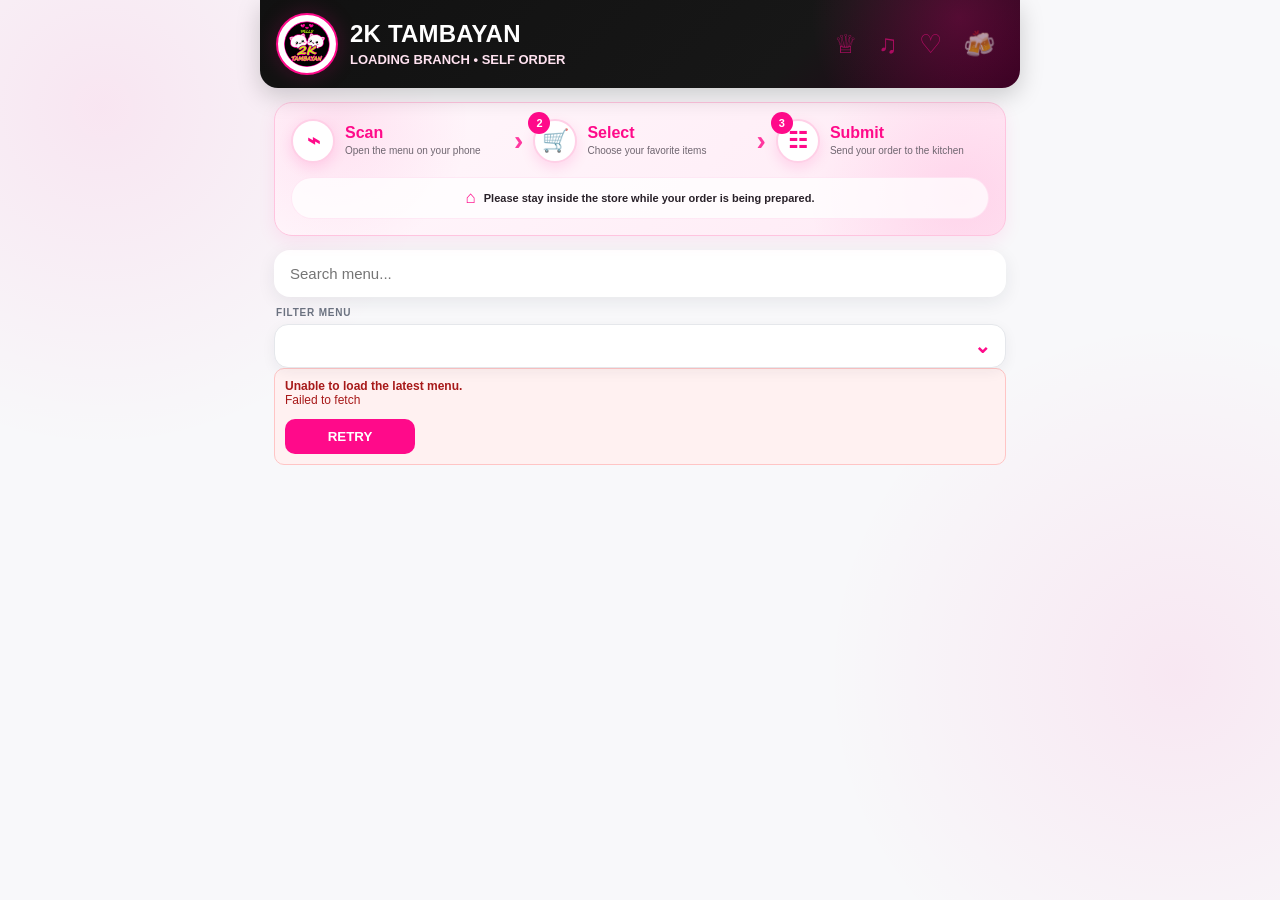
==== index.html @ c431e9db "Update index.html" ====
<!DOCTYPE html>
<html lang="en">
<head>
  <meta charset="UTF-8">
  <meta name="viewport" content="width=device-width, initial-scale=1, viewport-fit=cover">
  <meta name="theme-color" content="#111111">
  <title>2K Tambayan Online Order</title>

  <!-- FAST MENU LOAD: warm up the two external hosts used by the app. -->
  <link rel="preconnect" href="https://script.google.com">
  <link rel="preconnect" href="https://script.googleusercontent.com">
  <link rel="preconnect" href="https://drive.google.com">

  <style>
    :root{
      --pink:#ff0a8a;
      --pink-soft:#fff0f7;
      --dark:#151515;
      --muted:#6b7280;
      --line:#e5e7eb;
      --bg:#f5f6f8;
      --ok:#16823b;
      --warn:#b45309;
      --danger:#c62828;
      --card:#ffffff;
    }

    *{box-sizing:border-box}
    html,body{margin:0;padding:0;background:var(--bg);color:var(--dark);font-family:Arial,sans-serif}
    body{min-height:100vh}

    .app{
      max-width:620px;
      margin:0 auto;
      min-height:100vh;
      background:var(--bg);
      padding-bottom:94px;
    }

    .topbar{
      position:sticky;
      top:0;
      z-index:20;
      background:#111;
      color:#fff;
      padding:14px 14px 12px;
      box-shadow:0 2px 10px rgba(0,0,0,.12);
    }

    .brand{
      font-size:20px;
      font-weight:900;
      letter-spacing:.4px;
    }

    .branch{
      margin-top:3px;
      color:#ffd4e9;
      font-size:12px;
      font-weight:700;
    }

    .section{
      padding:14px;
    }

    .notice{
      background:var(--pink-soft);
      border:1px solid #ffc1df;
      border-radius:12px;
      padding:11px;
      font-size:12px;
      line-height:1.45;
      margin-bottom:12px;
    }

    .search{
      width:100%;
      border:1px solid var(--line);
      background:#fff;
      border-radius:12px;
      padding:12px 13px;
      font-size:15px;
      outline:none;
    }

    .categories{
      display:flex;
      gap:8px;
      overflow:auto;
      padding:10px 0 2px;
      scrollbar-width:none;
    }

    .categories::-webkit-scrollbar{display:none}

    .chip{
      white-space:nowrap;
      border:1px solid var(--line);
      background:#fff;
      border-radius:999px;
      padding:8px 12px;
      font-size:12px;
      font-weight:800;
      cursor:pointer;
    }

    .chip.active{
      background:var(--pink);
      color:#fff;
      border-color:var(--pink);
    }

    /* =====================================================
       CATEGORY DROPDOWN FILTER
       ===================================================== */

    .category-filter{
      margin-top:10px;
    }

    .category-filter-label{
      display:block;
      margin:0 0 6px 2px;
      font-size:10px;
      font-weight:900;
      letter-spacing:.8px;
      color:var(--muted);
    }

    .category-select-wrap{
      position:relative;
      width:100%;
    }

    .category-select{
      width:100%;
      appearance:none;
      -webkit-appearance:none;
      border:1px solid var(--line);
      background:#fff;
      color:#222;
      border-radius:14px;
      padding:13px 44px 13px 14px;
      font-size:14px;
      font-weight:800;
      outline:none;
      box-shadow:0 4px 14px rgba(31,41,55,.06);
      cursor:pointer;
    }

    .category-select:focus{
      border-color:var(--pink);
      box-shadow:0 0 0 3px rgba(255,10,138,.10);
    }

    .category-select-icon{
      position:absolute;
      right:15px;
      top:50%;
      transform:translateY(-50%);
      pointer-events:none;
      color:var(--pink);
      font-size:20px;
      font-weight:900;
      line-height:1;
    }

    .product-list{
      display:grid;
      gap:10px;
      margin-top:12px;
    }

    .product{
      background:#fff;
      border-radius:14px;
      padding:13px;
      box-shadow:0 1px 6px rgba(0,0,0,.05);
      display:grid;
      grid-template-columns:1fr auto;
      gap:12px;
      align-items:center;
    }

    .product-name{
      font-size:15px;
      font-weight:900;
      line-height:1.3;
    }

    .product-cat{
      font-size:11px;
      color:var(--muted);
      margin-top:3px;
    }

    .product-price{
      color:var(--pink);
      font-size:15px;
      font-weight:900;
      margin-top:6px;
    }

    .stock{
      font-size:10px;
      color:var(--muted);
      margin-top:3px;
    }

    .add-btn{
      border:0;
      background:var(--pink);
      color:#fff;
      border-radius:10px;
      min-width:72px;
      padding:10px 12px;
      font-weight:900;
      cursor:pointer;
    }

    .bottom{
      position:fixed;
      left:50%;
      transform:translateX(-50%);
      bottom:0;
      z-index:30;
      width:min(620px,100%);
      padding:10px 12px calc(10px + env(safe-area-inset-bottom));
      background:rgba(255,255,255,.98);
      border-top:1px solid var(--line);
    }

    .cart-btn{
      width:100%;
      border:0;
      background:var(--pink);
      color:#fff;
      border-radius:12px;
      padding:14px;
      font-size:15px;
      font-weight:900;
      display:flex;
      justify-content:space-between;
      cursor:pointer;
    }

    .screen{display:none}
    .screen.active{display:block}

    .panel{
      background:#fff;
      border-radius:14px;
      padding:14px;
      margin-bottom:10px;
      box-shadow:0 1px 6px rgba(0,0,0,.05);
    }

    .title{
      font-size:20px;
      font-weight:900;
      margin:0 0 12px;
    }

    .cart-line{
      padding:11px 0;
      border-bottom:1px solid var(--line);
    }

    .cart-line:last-child{border-bottom:0}

    .cart-top{
      display:flex;
      justify-content:space-between;
      gap:10px;
      font-weight:800;
    }

    .qty-row{
      display:flex;
      justify-content:space-between;
      align-items:center;
      gap:10px;
      margin-top:9px;
    }

    .qty-controls{
      display:flex;
      align-items:center;
      gap:9px;
    }

    .qty-btn{
      width:34px;
      height:34px;
      border:1px solid var(--line);
      background:#fff;
      border-radius:9px;
      font-size:19px;
      font-weight:900;
      cursor:pointer;
    }

    .item-note{
      width:100%;
      margin-top:8px;
      border:1px solid var(--line);
      border-radius:9px;
      padding:9px;
      font-size:12px;
    }

    .summary-row{
      display:flex;
      justify-content:space-between;
      padding:5px 0;
      gap:10px;
    }

    .summary-row.total{
      margin-top:7px;
      padding-top:11px;
      border-top:2px solid var(--dark);
      font-size:18px;
      font-weight:900;
    }

    label{
      display:block;
      font-size:11px;
      font-weight:900;
      margin:10px 0 5px;
      color:#454545;
    }

    input,textarea,select{
      width:100%;
      border:1px solid var(--line);
      border-radius:10px;
      padding:11px;
      background:#fff;
      font-size:14px;
      outline:none;
    }

    textarea{resize:vertical;min-height:76px}

    .payment-grid{
      display:grid;
      grid-template-columns:1fr;
      gap:7px;
      margin-top:7px;
    }

    .payment-option{
      border:1px solid var(--line);
      border-radius:10px;
      padding:11px;
      background:#fff;
      font-weight:800;
      cursor:pointer;
    }

    .payment-option.selected{
      border:2px solid var(--pink);
      background:var(--pink-soft);
      color:#a80058;
    }

    .btn{
      width:100%;
      border:0;
      border-radius:11px;
      padding:13px;
      font-weight:900;
      font-size:14px;
      cursor:pointer;
    }

    .btn.primary{background:var(--pink);color:#fff}
    .btn.dark{background:#111;color:#fff}
    .btn.light{background:#fff;border:1px solid var(--line);color:#222}
    .btn:disabled{opacity:.55;cursor:not-allowed}

    .stack{display:grid;gap:8px}

    .status-card{
      background:#fff;
      border-radius:16px;
      padding:18px;
      text-align:center;
      box-shadow:0 1px 8px rgba(0,0,0,.06);
    }

    .order-no{
      font-size:24px;
      font-weight:900;
      color:var(--pink);
      margin:8px 0;
    }

    .status-pill{
      display:inline-block;
      padding:8px 12px;
      border-radius:999px;
      background:#111;
      color:#fff;
      font-weight:900;
      font-size:12px;
      margin:7px 0;
    }

    .steps{
      text-align:left;
      margin:16px 0 0;
    }

    .step{
      padding:10px 12px;
      border-left:4px solid #d1d5db;
      margin:3px 0;
      background:#fafafa;
      font-size:12px;
      font-weight:800;
    }

    .step.done{
      border-left-color:var(--ok);
      background:#eefaf2;
    }

    .error{
      background:#fff1f1;
      border:1px solid #ffc5c5;
      color:#a71919;
      padding:10px;
      border-radius:10px;
      font-size:12px;
      margin-bottom:10px;
    }

    .loading{
      text-align:center;
      padding:35px 12px;
      color:var(--muted);
      font-weight:800;
    }

    .empty{
      text-align:center;
      padding:28px 12px;
      color:var(--muted);
      background:#fff;
      border-radius:13px;
    }

    .small{font-size:11px;color:var(--muted);line-height:1.45}

    .branch-picker{
      display:grid;
      gap:10px;
      padding:20px 14px;
    }

    .branch-choice{
      background:#fff;
      border:1px solid var(--line);
      border-radius:14px;
      padding:16px;
      font-size:16px;
      font-weight:900;
      cursor:pointer;
    }


    .brand-wrap{
      display:flex;
      align-items:center;
      gap:10px;
    }

    .brand-logo{
      width:42px;
      height:42px;
      flex:0 0 42px;
      object-fit:contain;
      border-radius:50%;
      background:#fff;
      padding:3px;
    }

    .brand-copy{min-width:0}

    .product{
      grid-template-columns:82px 1fr auto;
    }

    .product-image{
      width:82px;
      height:82px;
      border-radius:12px;
      object-fit:cover;
      background:#f0f0f0;
    }

    .product-image-fallback{
      width:82px;
      height:82px;
      border-radius:12px;
      background:linear-gradient(135deg,#fff0f7,#f2f2f2);
      display:flex;
      align-items:center;
      justify-content:center;
      font-size:24px;
      font-weight:900;
      color:var(--pink);
    }

    .loading-overlay{
      position:fixed;
      inset:0;
      z-index:9999;
      background:rgba(0,0,0,.36);
      display:flex;
      align-items:center;
      justify-content:center;
      padding:20px;
    }

    .loading-overlay.hidden{display:none}

    .loading-box{
      min-width:190px;
      background:#fff;
      border-radius:16px;
      padding:22px;
      text-align:center;
      box-shadow:0 14px 42px rgba(0,0,0,.18);
    }

    .spinner{
      width:42px;
      height:42px;
      border:4px solid #eee;
      border-top-color:var(--pink);
      border-radius:50%;
      margin:0 auto 12px;
      animation:spin .85s linear infinite;
    }

    .mini-spinner{
      width:17px;
      height:17px;
      border:2px solid rgba(255,255,255,.45);
      border-top-color:#fff;
      border-radius:50%;
      display:inline-block;
      vertical-align:-3px;
      margin-right:6px;
      animation:spin .75s linear infinite;
    }

    @keyframes spin{
      to{transform:rotate(360deg)}
    }

    .status-message{
      margin:10px 0 5px;
      padding:11px 12px;
      border-radius:11px;
      background:var(--pink-soft);
      font-size:12px;
      font-weight:800;
      line-height:1.45;
    }

    .step.active{
      border-left-color:var(--pink);
      background:var(--pink-soft);
      color:#a80058;
    }

    @media(max-width:390px){
      .product{
        grid-template-columns:70px 1fr auto;
        padding:10px;
      }

      .product-image,
      .product-image-fallback{
        width:70px;
        height:70px;
      }

      .add-btn{
        min-width:58px;
        padding:9px 10px;
        font-size:11px;
      }
    }

    /* =====================================================
       APPROVED PREMIUM ONLINE ORDER UI
       ===================================================== */

    body{
      background:
        radial-gradient(circle at 8% 12%, rgba(255,10,138,.08), transparent 24%),
        radial-gradient(circle at 92% 75%, rgba(255,10,138,.07), transparent 26%),
        #f8f8fa;
    }

    .app{
      max-width:760px;
      background:transparent;
    }

    .topbar{
      position:sticky;
      top:0;
      z-index:20;
      margin:0;
      padding:15px 18px;
      background:
        radial-gradient(circle at 92% 20%, rgba(255,10,138,.24), transparent 21%),
        linear-gradient(135deg,#111,#171717 70%,#280019);
      border-radius:0 0 18px 18px;
      box-shadow:0 8px 24px rgba(0,0,0,.18);
      overflow:hidden;
    }

    .topbar::after{
      content:"♕  ♫  ♡  🍻";
      position:absolute;
      right:18px;
      top:50%;
      transform:translateY(-50%);
      color:rgba(255,10,138,.58);
      font-size:26px;
      letter-spacing:7px;
      pointer-events:none;
    }

    .brand-wrap{
      position:relative;
      z-index:2;
      gap:14px;
      padding-right:150px;
    }

    .brand-logo{
      width:58px;
      height:58px;
      flex:0 0 58px;
      padding:3px;
      border:3px solid #fff;
      box-shadow:0 0 0 2px var(--pink),0 0 22px rgba(255,10,138,.25);
    }

    .brand{
      font-size:24px;
      letter-spacing:.2px;
      line-height:1.05;
    }

    .branch{
      margin-top:6px;
      font-size:13px;
      color:#ffe2f0;
    }

    .section{
      padding:14px 14px 20px;
    }

    .order-guide{
      position:relative;
      background:
        radial-gradient(circle at 8% 15%, rgba(255,10,138,.09), transparent 20%),
        radial-gradient(circle at 94% 70%, rgba(255,10,138,.10), transparent 22%),
        linear-gradient(135deg,#fff8fc,#ffeaf5);
      border:1px solid #ffc4df;
      border-radius:18px;
      padding:16px;
      margin-bottom:14px;
      box-shadow:0 6px 18px rgba(255,10,138,.08);
      overflow:hidden;
    }

    .guide-steps{
      display:grid;
      grid-template-columns:1fr auto 1fr auto 1fr;
      align-items:center;
      gap:10px;
    }

    .guide-step{
      display:grid;
      grid-template-columns:auto 1fr;
      gap:10px;
      align-items:center;
      min-width:0;
      position:relative;
    }

    .guide-icon{
      width:44px;
      height:44px;
      border-radius:50%;
      display:flex;
      align-items:center;
      justify-content:center;
      background:#fff;
      color:var(--pink);
      font-size:22px;
      font-weight:900;
      border:2px solid #ffd0e7;
      box-shadow:0 5px 14px rgba(255,10,138,.12);
    }

    .guide-number{
      position:absolute;
      left:-5px;
      top:-7px;
      width:22px;
      height:22px;
      border-radius:50%;
      background:var(--pink);
      color:#fff;
      display:flex;
      align-items:center;
      justify-content:center;
      font-size:11px;
      font-weight:900;
      z-index:2;
    }

    .guide-title{
      font-size:16px;
      font-weight:900;
      color:var(--pink);
      line-height:1.05;
    }

    .guide-sub{
      margin-top:3px;
      font-size:10px;
      line-height:1.25;
      color:#6f6670;
    }

    .guide-arrow{
      color:var(--pink);
      font-size:28px;
      font-weight:900;
      opacity:.8;
    }

    .stay-note{
      margin-top:14px;
      padding:10px 12px;
      border-radius:999px;
      background:rgba(255,255,255,.74);
      display:flex;
      align-items:center;
      justify-content:center;
      gap:8px;
      font-size:11px;
      font-weight:800;
      text-align:center;
      color:#292129;
      border:1px solid rgba(255,10,138,.08);
    }

    .stay-icon{
      color:var(--pink);
      font-size:17px;
    }

    .search{
      border:0;
      padding:15px 16px;
      border-radius:16px;
      box-shadow:0 5px 18px rgba(31,41,55,.08);
      background:#fff;
    }

    .categories{
      gap:9px;
      padding:13px 0 4px;
    }

    .chip{
      border:1px solid #ececf0;
      padding:9px 14px;
      background:rgba(255,255,255,.95);
      box-shadow:0 3px 10px rgba(31,41,55,.05);
      transition:.18s ease;
    }

    .chip:hover{
      transform:translateY(-1px);
    }

    .chip.active{
      box-shadow:0 8px 18px rgba(255,10,138,.22);
    }

    .product-list{
      gap:12px;
      margin-top:14px;
    }

    .product{
      border:1px solid #f0f0f3;
      border-radius:18px;
      padding:11px 12px;
      box-shadow:0 7px 20px rgba(31,41,55,.075);
      background:rgba(255,255,255,.97);
      transition:.18s ease;
    }

    .product:hover{
      transform:translateY(-1px);
      box-shadow:0 10px 24px rgba(31,41,55,.10);
    }

    .product-image,
    .product-image-fallback{
      border-radius:16px;
      background:#fff1f8;
    }

    .product-name{
      font-size:16px;
    }

    .product-cat{
      margin-top:4px;
    }

    .product-price{
      font-size:17px;
      margin-top:4px;
    }

    .stock{
      margin-top:4px;
    }

    .add-btn{
      min-width:78px;
      border-radius:12px;
      padding:11px 15px;
      box-shadow:0 6px 14px rgba(255,10,138,.22);
    }

    /* ==========================
       STATUS SCREEN
       ========================== */

    .status-card{
      position:relative;
      overflow:hidden;
      padding:20px 18px;
      border-radius:22px;
      box-shadow:0 12px 30px rgba(31,41,55,.10);
      border:1px solid #f2f2f4;
      background:
        radial-gradient(circle at 12% 16%, rgba(255,10,138,.06), transparent 20%),
        radial-gradient(circle at 88% 82%, rgba(255,10,138,.055), transparent 22%),
        #fff;
    }

    .submitted-badge{
      display:inline-flex;
      align-items:center;
      gap:7px;
      padding:7px 11px;
      border-radius:999px;
      background:#fff0f7;
      color:var(--pink);
      font-size:11px;
      font-weight:900;
      letter-spacing:.3px;
    }

    .order-no{
      font-size:30px;
      margin:10px 0 8px;
      letter-spacing:.5px;
    }

    .status-logo-motion{
      width:118px;
      height:104px;
      position:relative;
      margin:2px auto 2px;
      display:flex;
      align-items:center;
      justify-content:center;
    }

    .status-logo-img{
      width:68px;
      height:68px;
      border-radius:50%;
      object-fit:contain;
      z-index:3;
      background:#111;
      box-shadow:
        0 0 0 5px #fff,
        0 0 0 8px rgba(255,10,138,.26),
        0 0 28px rgba(255,10,138,.30);
      animation:logoFloat 2.4s ease-in-out infinite;
    }

    .orbit{
      position:absolute;
      left:50%;
      top:50%;
      border:3px solid transparent;
      border-top-color:var(--pink);
      border-right-color:rgba(255,10,138,.35);
      border-radius:50%;
      transform:translate(-50%,-50%);
      animation:orbitSpin 1.35s linear infinite;
    }

    .orbit-one{
      width:94px;
      height:94px;
    }

    .orbit-two{
      width:116px;
      height:58px;
      animation-duration:1.9s;
      animation-direction:reverse;
      border-top-color:rgba(255,10,138,.55);
      border-left-color:rgba(255,10,138,.18);
    }

    .spark{
      position:absolute;
      color:var(--pink);
      z-index:4;
      animation:sparkPulse 1.2s ease-in-out infinite alternate;
    }

    .spark-a{left:7px;top:29px}
    .spark-b{right:8px;top:22px;animation-delay:.25s}
    .spark-c{right:16px;bottom:17px;animation-delay:.5s}

    @keyframes orbitSpin{
      to{transform:translate(-50%,-50%) rotate(360deg)}
    }

    @keyframes logoFloat{
      0%,100%{transform:translateY(0) scale(1)}
      50%{transform:translateY(-4px) scale(1.03)}
    }

    @keyframes sparkPulse{
      from{opacity:.35;transform:scale(.8)}
      to{opacity:1;transform:scale(1.2)}
    }

    .status-pill{
      padding:8px 15px;
      box-shadow:0 5px 12px rgba(0,0,0,.12);
    }

    .status-payment{
      margin-top:2px;
      font-size:12px;
      font-weight:700;
    }

    .status-message{
      margin:14px 0 12px;
      padding:13px 14px;
      border-radius:14px;
      border-left:4px solid var(--pink);
      background:linear-gradient(90deg,#fff1f8,#ffeaf5);
      box-shadow:0 3px 12px rgba(255,10,138,.08);
    }

    .steps{
      position:relative;
      margin-top:12px;
    }

    .step{
      position:relative;
      margin:7px 0;
      padding:12px 12px 12px 44px;
      border-left:0;
      border:1px solid #ececf0;
      border-radius:13px;
      background:#fff;
      box-shadow:0 2px 8px rgba(31,41,55,.035);
      min-height:46px;
      display:flex;
      align-items:center;
    }

    .step::before{
      content:"○";
      position:absolute;
      left:13px;
      top:50%;
      transform:translateY(-50%);
      width:22px;
      height:22px;
      border-radius:50%;
      display:flex;
      align-items:center;
      justify-content:center;
      background:#f0f1f3;
      color:#8b9097;
      font-size:13px;
      font-weight:900;
    }

    .step.done{
      border-left:0;
      background:#eefaf2;
      border-color:#cfeeda;
      color:#1f6637;
    }

    .step.done::before{
      content:"✓";
      background:var(--ok);
      color:#fff;
    }

    .step.active{
      border-left:0;
      background:linear-gradient(90deg,#fff0f7,#fff8fb);
      border-color:#ffc8e1;
      color:#a80058;
      box-shadow:0 5px 15px rgba(255,10,138,.10);
    }

    .step.active::before{
      content:"●";
      background:var(--pink);
      color:#fff;
      box-shadow:0 0 0 5px rgba(255,10,138,.10);
    }

    .status-items-progress{
      display:grid;
      gap:8px;
      margin:12px 0 4px;
      text-align:left;
    }

    .status-item-progress{
      border:1px solid #ececf0;
      border-radius:13px;
      padding:10px 11px;
      background:#fff;
      box-shadow:0 2px 8px rgba(31,41,55,.035);
    }

    .status-item-progress.partial{
      background:#fff8ec;
      border-color:#f6d7a9;
    }

    .status-item-progress.served{
      background:#eefaf2;
      border-color:#cfeeda;
    }

    .status-item-head{
      display:flex;
      justify-content:space-between;
      align-items:flex-start;
      gap:10px;
    }

    .status-item-name{
      font-size:12px;
      font-weight:900;
      line-height:1.3;
      color:#222;
    }

    .status-item-count{
      white-space:nowrap;
      font-size:10px;
      font-weight:900;
      color:var(--muted);
    }

    .status-item-progress.partial .status-item-count{
      color:var(--warn);
    }

    .status-item-progress.served .status-item-count{
      color:var(--ok);
    }

    .status-item-follow{
      margin-top:5px;
      font-size:10px;
      font-weight:800;
      color:var(--warn);
    }

    .status-item-follow.served{
      color:var(--ok);
    }

    @media(max-width:560px){
      .topbar::after{display:none}

      .brand-wrap{
        padding-right:0;
      }

      .brand{
        font-size:18px;
      }

      .brand-logo{
        width:48px;
        height:48px;
        flex-basis:48px;
      }

      .guide-steps{
        grid-template-columns:1fr;
        gap:9px;
      }

      .guide-arrow{
        display:none;
      }

      .guide-step{
        grid-template-columns:44px 1fr;
      }

      .order-guide{
        padding:13px;
      }

      .stay-note{
        border-radius:13px;
      }

      .order-no{
        font-size:25px;
      }
    }



    /* =====================================================
       FAST MENU LOAD / FIRST-OPEN EXPERIENCE
       ===================================================== */

    .menu-load-card{
      background:#fff;
      border:1px solid #f0f0f3;
      border-radius:18px;
      padding:16px;
      box-shadow:0 7px 20px rgba(31,41,55,.07);
      margin:12px 0 4px;
      text-align:center;
    }

    .menu-load-title{
      font-size:17px;
      font-weight:900;
      color:#202020;
      margin-top:3px;
    }

    .menu-load-sub{
      font-size:11px;
      color:var(--muted);
      line-height:1.45;
      margin-top:5px;
    }

    .menu-load-spinner{
      width:34px;
      height:34px;
      border:4px solid #f2d7e6;
      border-top-color:var(--pink);
      border-radius:50%;
      margin:2px auto 10px;
      animation:spin .78s linear infinite;
    }

    .menu-sync-note{
      display:flex;
      align-items:center;
      justify-content:center;
      gap:7px;
      padding:8px 10px;
      margin:5px 0 2px;
      border-radius:999px;
      background:#fff7fb;
      border:1px solid #ffd7e9;
      color:#8e0c50;
      font-size:10px;
      font-weight:900;
    }

    .menu-sync-dot{
      width:9px;
      height:9px;
      border:2px solid #ff74bb;
      border-top-color:transparent;
      border-radius:50%;
      animation:spin .75s linear infinite;
      flex:0 0 9px;
    }

    .menu-fresh-note{
      text-align:center;
      font-size:10px;
      color:#69717c;
      padding:6px 4px 0;
    }

    .retry-btn{
      margin-top:12px;
      width:auto;
      min-width:130px;
      border:0;
      border-radius:10px;
      padding:10px 14px;
      background:var(--pink);
      color:#fff;
      font-weight:900;
      cursor:pointer;
    }

    .skeleton-list{
      display:grid;
      gap:12px;
      margin-top:12px;
    }

    .skeleton-product{
      background:#fff;
      border:1px solid #f0f0f3;
      border-radius:18px;
      padding:11px 12px;
      display:grid;
      grid-template-columns:82px 1fr 72px;
      gap:12px;
      align-items:center;
      overflow:hidden;
    }

    .sk{
      position:relative;
      overflow:hidden;
      background:#eceef1;
      border-radius:9px;
    }

    .sk::after{
      content:"";
      position:absolute;
      inset:0;
      transform:translateX(-100%);
      background:linear-gradient(90deg,transparent,rgba(255,255,255,.75),transparent);
      animation:skeletonSweep 1.05s infinite;
    }

    .sk-img{width:82px;height:82px;border-radius:16px}
    .sk-line-a{height:14px;width:76%;margin-bottom:9px}
    .sk-line-b{height:10px;width:48%;margin-bottom:10px}
    .sk-line-c{height:14px;width:36%}
    .sk-btn{height:38px;width:72px;border-radius:12px}

    @keyframes skeletonSweep{
      100%{transform:translateX(100%)}
    }

    .product-image{
      opacity:0;
      transition:opacity .18s ease;
    }

    .product-image.loaded{
      opacity:1;
    }

    @media(max-width:390px){
      .skeleton-product{
        grid-template-columns:70px 1fr 58px;
        padding:10px;
      }

      .sk-img{width:70px;height:70px}
      .sk-btn{width:58px}
    }

  </style>
</head>

<body>

<div class="app">

  <header class="topbar">
    <div class="brand-wrap">
      <img
        src="logo.png"
        alt="2K Tambayan Logo"
        class="brand-logo"
        onerror="this.style.display='none'"
      >
      <div class="brand-copy">
        <div id="storeTitle" class="brand">2K TAMBAYAN</div>
        <div id="branchLabel" class="branch">LOADING BRANCH • SELF ORDER</div>
      </div>
    </div>
  </header>

  <main>

    

    <section id="menuScreen" class="screen">
      <div class="section">

        <div class="order-guide">
          <div class="guide-steps">

            <div class="guide-step">
              <div class="guide-icon">⌁</div>
              <div>
                <div class="guide-title">Scan</div>
                <div class="guide-sub">Open the menu on your phone</div>
              </div>
            </div>

            <div class="guide-arrow">›</div>

            <div class="guide-step">
              <div class="guide-number">2</div>
              <div class="guide-icon">🛒</div>
              <div>
                <div class="guide-title">Select</div>
                <div class="guide-sub">Choose your favorite items</div>
              </div>
            </div>

            <div class="guide-arrow">›</div>

            <div class="guide-step">
              <div class="guide-number">3</div>
              <div class="guide-icon">☷</div>
              <div>
                <div class="guide-title">Submit</div>
                <div class="guide-sub">Send your order to the kitchen</div>
              </div>
            </div>

          </div>

          <div class="stay-note">
            <span class="stay-icon">⌂</span>
            <span>Please stay inside the store while your order is being prepared.</span>
          </div>
        </div>

        <input
          id="searchInput"
          class="search"
          placeholder="Search menu..."
          oninput="renderProducts()"
        >

        <div class="category-filter">
          <label for="categoryFilter" class="category-filter-label">
            FILTER MENU
          </label>

          <div class="category-select-wrap">
            <select
              id="categoryFilter"
              class="category-select"
              onchange="setCategory(this.value)"
              aria-label="Filter menu by category"
            ></select>

            <span class="category-select-icon">⌄</span>
          </div>
        </div>

        <div id="menuMessage"></div>
        <div id="productList" class="product-list"></div>

      </div>
    </section>

    <section id="cartScreen" class="screen">
      <div class="section">

        <h2 class="title">Your Order</h2>

        <div id="cartLines" class="panel"></div>

        <div class="panel">
          <div class="summary-row">
            <span>Total Items</span>
            <strong id="cartQty">0</strong>
          </div>
          <div class="summary-row total">
            <span>TOTAL</span>
            <span id="cartTotal">₱0.00</span>
          </div>
        </div>

        <div class="stack">
          <button class="btn primary" onclick="openCheckout()">CHECKOUT</button>
          <button class="btn light" onclick="showScreen('menuScreen')">ADD MORE ITEMS</button>
        </div>

      </div>
    </section>

    <section id="checkoutScreen" class="screen">
      <div class="section">

        <h2 class="title">Checkout</h2>

        <div id="checkoutError"></div>

        <div class="panel">

          <label>Customer Name / Nickname *</label>
          <input id="customerName" maxlength="60" placeholder="Example: Juan">

          <label>Table Number *</label>
          <input id="tableNo" maxlength="20" placeholder="Example: 05">

          <label>Contact Number</label>
          <input id="contactNumber" maxlength="30" inputmode="tel" placeholder="Optional">

          <label>Order Notes</label>
          <textarea id="orderNotes" maxlength="250" placeholder="Example: Less ice / no onions / separate sauce"></textarea>

        </div>

        <div class="panel">
          <label>Payment Method *</label>

          <div class="payment-grid">
            <button class="payment-option selected" data-payment="PAY AT CASHIER" onclick="selectPayment('PAY AT CASHIER')">
              PAY AT CASHIER
            </button>
            <button class="payment-option" data-payment="GCASH" onclick="selectPayment('GCASH')">
              GCASH
            </button>
            <button class="payment-option" data-payment="PAYMAYA" onclick="selectPayment('PAYMAYA')">
              PAYMAYA
            </button>
          </div>

          <div id="walletReferenceWrap" style="display:none">
            <label id="walletReferenceLabel">Reference No. *</label>
            <input id="paymentReference" maxlength="50" placeholder="Enter payment reference number">
          </div>

          <div id="paymentNote" class="small" style="margin-top:10px">
            Pay at the cashier after submitting your order. Kitchen printing starts only after payment is marked PAID.
          </div>
        </div>

        <div class="panel">
          <div class="summary-row total">
            <span>ORDER TOTAL</span>
            <span id="checkoutTotal">₱0.00</span>
          </div>
        </div>

        <div class="stack">
          <button id="submitBtn" class="btn primary" onclick="submitOrder()">SUBMIT ORDER</button>
          <button class="btn light" onclick="showScreen('cartScreen')">BACK TO CART</button>
        </div>

      </div>
    </section>

    <section id="statusScreen" class="screen">
      <div class="section">
        <div class="status-card">

          <div class="submitted-badge">
            <span>▤</span>
            <span>ORDER SUBMITTED</span>
          </div>

          <div id="statusOrderNo" class="order-no">-</div>

          <div class="status-logo-motion" aria-hidden="true">
            <span class="orbit orbit-one"></span>
            <span class="orbit orbit-two"></span>
            <img src="logo.png" alt="" class="status-logo-img">
            <span class="spark spark-a">✦</span>
            <span class="spark spark-b">•</span>
            <span class="spark spark-c">✦</span>
          </div>

          <div id="statusMain" class="status-pill">PENDING</div>

          <div id="statusPayment" class="small status-payment"></div>

          <div id="statusMessage" class="status-message">
            We received your order.
          </div>

          <div id="statusItemsProgress" class="status-items-progress"></div>

          <div class="steps">
            <div id="stepPending" class="step">Order Received</div>
            <div id="stepPaid" class="step">Payment Confirmed</div>
            <div id="stepPreparing" class="step">Preparing</div>
            <div id="stepReady" class="step">Ready for Serving</div>
            <div id="stepServed" class="step">Served</div>
            <div id="stepCompleted" class="step">Completed</div>
          </div>

          <div class="small" style="margin-top:14px">
            Keep this page open. Your order status updates automatically.
          </div>

          <button id="newOrderBtn" class="btn light" style="margin-top:14px;display:none" onclick="startNewOrder()">
            START NEW ORDER
          </button>

        </div>
      </div>
    </section>

  </main>

  <div id="bottomBar" class="bottom" style="display:none">
    <button class="cart-btn" onclick="showScreen('cartScreen')">
      <span id="bottomCartQty">VIEW CART • 0 item</span>
      <span id="bottomCartTotal">₱0.00</span>
    </button>
  </div>

</div>

<div id="loadingOverlay" class="loading-overlay hidden">
  <div class="loading-box">
    <div class="spinner"></div>
    <div id="loadingText" style="font-weight:900">Please wait...</div>
    <div id="loadingSubtext" class="small" style="margin-top:7px"></div>
  </div>
</div>

<script>
  /*
   * =========================================================
   * CONFIGURATION
   * =========================================================
   *
   * Paste your deployed Google Apps Script /exec URL below.
   * Example:
   * https://script.google.com/macros/s/XXXXXXXXXXXX/exec
   */
  const API_URL =
    'https://script.google.com/macros/s/AKfycbwAvUmgzOs4WEIvWnDUxnuvFwPZfcnTothTEt3k4HYuiQRk3_e7S55cNR-k5oGwqVTrmg/exec';


  function branchCodeFromUrl() {

    const params =
      new URLSearchParams(
        window.location.search
      );

    const requested =
      String(
        params.get(
          'branch'
        ) ||
        'CAM'
      )
        .trim()
        .toUpperCase();

    /*
     * Keep the page future-branch friendly while rejecting unsafe values.
     * Examples:
     * ?branch=CAM
     * ?branch=CAB
     */
    return /^[A-Z0-9_-]{2,20}$/.test(
      requested
    )
      ? requested
      : 'CAM';
  }


  let branchCode =
    branchCodeFromUrl();

  let branchInfo =
    null;

  let products =
    [];

  let selectedCategory =
    'ALL';

  let cart =
    {};

  let paymentMethod =
    'PAY AT CASHIER';

  function currentOrderNoKey() {
    return (
      '2k_current_order_no_' +
      String(
        branchCode
      )
        .trim()
        .toUpperCase()
    );
  }


  function currentOrderTokenKey() {
    return (
      '2k_current_order_token_' +
      String(
        branchCode
      )
        .trim()
        .toUpperCase()
    );
  }


  let currentOrderNo =
    localStorage.getItem(
      currentOrderNoKey()
    ) ||
    '';

  let currentOrderToken =
    localStorage.getItem(
      currentOrderTokenKey()
    ) ||
    '';

  let statusTimer =
    null;

  /*
   * FAST MENU CACHE
   *
   * We keep a branch-specific menu snapshot on the customer's device.
   * The snapshot may be shown instantly, then the latest menu is fetched
   * silently in the background (stale-while-revalidate).
   */
  const MENU_CACHE_VERSION =
    'v2';

  const MENU_CACHE_MAX_AGE_MS =
    6 * 60 * 60 * 1000;

  const MENU_CACHE_STALE_LIMIT_MS =
    7 * 24 * 60 * 60 * 1000;

  const MENU_REQUEST_TIMEOUT_MS =
    25000;

  let menuSlowTimer =
    null;

  let menuVerySlowTimer =
    null;


  function menuCacheKey() {

    return (
      '2k_online_menu_cache_' +
      MENU_CACHE_VERSION +
      '_' +
      String(
        branchCode ||
        'DEFAULT'
      )
        .trim()
        .toUpperCase()
    );
  }


  document.addEventListener(
    'DOMContentLoaded',
    function() {

      if (
        currentOrderNo &&
        currentOrderToken
      ) {

        showStatusScreen();
        startStatusPolling();
        return;
      }

      loadMenu();
    }
  );




  function showScreen(
    id
  ) {

    document
      .querySelectorAll(
        '.screen'
      )
      .forEach(
        function(screen) {
          screen.classList.remove(
            'active'
          );
        }
      );

    document.getElementById(
      id
    )
      .classList.add(
        'active'
      );

    document.getElementById(
      'bottomBar'
    ).style.display =
      id ===
        'menuScreen' &&
      cartQty() > 0
        ? 'block'
        : 'none';

    window.scrollTo(
      0,
      0
    );
  }


  function showLoading(
    message,
    subtext
  ) {

    document.getElementById(
      'loadingText'
    ).textContent =
      message ||
      'Please wait...';

    document.getElementById(
      'loadingSubtext'
    ).textContent =
      subtext ||
      '';

    document.getElementById(
      'loadingOverlay'
    ).classList.remove(
      'hidden'
    );
  }


  function hideLoading() {

    document.getElementById(
      'loadingOverlay'
    ).classList.add(
      'hidden'
    );
  }


  async function apiPost(
    payload
  ) {

    if (
      !API_URL ||
      API_URL.includes(
        'PASTE_YOUR_'
      )
    ) {

      throw new Error(
        'API URL is not configured yet.'
      );
    }

    /*
     * text/plain keeps the request "simple" so a cross-origin
     * Google Apps Script web app does not require an OPTIONS preflight.
     * The backend still receives valid JSON in e.postData.contents.
     */
    const controller =
      typeof AbortController !==
        'undefined'
        ? new AbortController()
        : null;

    const timeoutId =
      controller
        ? setTimeout(
            function() {
              controller.abort();
            },
            MENU_REQUEST_TIMEOUT_MS
          )
        : null;

    let response;

    try {

      response =
        await fetch(
          API_URL,
          {
            method:
              'POST',
            headers: {
              'Content-Type':
                'text/plain;charset=utf-8'
            },
            body:
              JSON.stringify(
                payload
              ),
            redirect:
              'follow',
            signal:
              controller
                ? controller.signal
                : undefined,
            cache:
              'no-store'
          }
        );

    } catch (
      fetchError
    ) {

      if (
        fetchError &&
        fetchError.name ===
          'AbortError'
      ) {

        throw new Error(
          'The menu server is taking too long to respond. Please tap Retry.'
        );
      }

      throw fetchError;

    } finally {

      if (
        timeoutId
      ) {
        clearTimeout(
          timeoutId
        );
      }
    }

    const text =
      await response.text();

    let data;

    try {

      data =
        JSON.parse(
          text
        );

    } catch (
      error
    ) {

      throw new Error(
        'Invalid server response.'
      );
    }

    if (
      !data.success
    ) {

      throw new Error(
        data.error ||
        'Server request failed.'
      );
    }

    return data;
  }


  function menuSkeletonHtml() {

    return (
      '<div class="skeleton-list">' +
        [1,2,3,4]
          .map(
            function() {
              return (
                '<div class="skeleton-product">' +
                  '<div class="sk sk-img"></div>' +
                  '<div>' +
                    '<div class="sk sk-line-a"></div>' +
                    '<div class="sk sk-line-b"></div>' +
                    '<div class="sk sk-line-c"></div>' +
                  '</div>' +
                  '<div class="sk sk-btn"></div>' +
                '</div>'
              );
            }
          )
          .join('') +
      '</div>'
    );
  }


  function showFirstMenuLoading(
    message,
    detail
  ) {

    document.getElementById(
      'menuMessage'
    ).innerHTML =
      '<div class="menu-load-card">' +
        '<div class="menu-load-spinner"></div>' +
        '<div class="menu-load-title">' +
          escapeHtml(
            message ||
            'Preparing your menu...'
          ) +
        '</div>' +
        '<div class="menu-load-sub">' +
          escapeHtml(
            detail ||
            'Connecting to the branch and loading available products.'
          ) +
        '</div>' +
      '</div>';

    document.getElementById(
      'productList'
    ).innerHTML =
      menuSkeletonHtml();
  }


  function showMenuUpdatingNote() {

    document.getElementById(
      'menuMessage'
    ).innerHTML =
      '<div class="menu-sync-note">' +
        '<span class="menu-sync-dot"></span>' +
        '<span>Updating menu in the background...</span>' +
      '</div>';
  }


  function showMenuFreshNote() {

    document.getElementById(
      'menuMessage'
    ).innerHTML =
      '<div class="menu-fresh-note">Menu updated just now</div>';

    setTimeout(
      function() {

        const el =
          document.getElementById(
            'menuMessage'
          );

        if (
          el &&
          el.textContent.includes(
            'Menu updated just now'
          )
        ) {
          el.innerHTML =
            '';
        }
      },
      2200
    );
  }


  function clearMenuLoadTimers() {

    if (
      menuSlowTimer
    ) {
      clearTimeout(
        menuSlowTimer
      );

      menuSlowTimer =
        null;
    }

    if (
      menuVerySlowTimer
    ) {
      clearTimeout(
        menuVerySlowTimer
      );

      menuVerySlowTimer =
        null;
    }
  }


  function startMenuLoadTimers(
    usingCache
  ) {

    clearMenuLoadTimers();

    if (
      usingCache
    ) {
      return;
    }

    menuSlowTimer =
      setTimeout(
        function() {

          showFirstMenuLoading(
            'Still preparing your menu...',
            'Your connection may be a little slow. We are getting the latest available products.'
          );
        },
        4500
      );

    menuVerySlowTimer =
      setTimeout(
        function() {

          showFirstMenuLoading(
            'Almost there...',
            'The branch server is responding slowly. Please keep this page open for a moment.'
          );
        },
        9500
      );
  }


  function applyBranchBranding() {

    const storeLine1 =
      String(
        (
          branchInfo &&
          branchInfo.storeNameLine1
        ) ||
        '2K TAMBAYAN'
      )
        .trim();

    /*
     * Store Name Line 2 is the optional Store Type / Subtitle field.
     *
     * CAM example:
     *   RESTO BAR
     *
     * CAB:
     *   leave blank for now; it can be filled later.
     */
    const storeLine2 =
      String(
        (
          branchInfo &&
          branchInfo.storeNameLine2
        ) ||
        ''
      )
        .trim();

    const title =
      [
        storeLine1,
        storeLine2
      ]
        .filter(
          function(value) {
            return !!value;
          }
        )
        .join(
          ' '
        );

    const storeTitle =
      document.getElementById(
        'storeTitle'
      );

    if (
      storeTitle
    ) {
      storeTitle.textContent =
        title ||
        '2K TAMBAYAN';
    }

    const actualBranchName =
      String(
        (
          branchInfo &&
          branchInfo.branchName
        ) ||
        (
          branchInfo &&
          branchInfo.branchCode
        ) ||
        branchCode ||
        'BRANCH'
      )
        .trim();

    document.getElementById(
      'branchLabel'
    ).textContent =
      actualBranchName +
      ' • SELF ORDER';
  }


  function applyMenuData(
    branch,
    menuProducts
  ) {

    branchInfo =
      branch ||
      {};

    products =
      Array.isArray(
        menuProducts
      )
        ? menuProducts
        : [];

    /*
     * Trust the branch returned by the server after loading.
     * This also keeps all subsequent order requests tied to the
     * actual branch that supplied this menu.
     */
    if (
      branchInfo.branchCode
    ) {
      branchCode =
        String(
          branchInfo.branchCode
        )
          .trim()
          .toUpperCase();
    }

    applyBranchBranding();

    renderCategories();
    renderProducts();
    updateCartBar();
  }


  async function loadMenu() {

    showScreen(
      'menuScreen'
    );

    hideLoading();

    let renderedFromCache =
      false;

    let cachedAgeMs =
      Number.POSITIVE_INFINITY;

    /*
     * STEP 1: show a recent saved menu immediately when available.
     * This makes repeat visits feel instant.
     */
    try {

      const cachedRaw =
        localStorage.getItem(
          menuCacheKey()
        );

      if (
        cachedRaw
      ) {

        const cached =
          JSON.parse(
            cachedRaw
          );

        cachedAgeMs =
          Math.max(
            0,
            Date.now() -
            Number(
              cached.savedAt ||
              0
            )
          );

        if (
          cached &&
          cached.branch &&
          Array.isArray(
            cached.products
          ) &&
          cachedAgeMs <=
            MENU_CACHE_STALE_LIMIT_MS
        ) {

          applyMenuData(
            cached.branch,
            cached.products
          );

          renderedFromCache =
            true;

          showMenuUpdatingNote();

          if (
            cachedAgeMs >
              MENU_CACHE_MAX_AGE_MS
          ) {

            document.getElementById(
              'menuMessage'
            ).innerHTML =
              '<div class="menu-sync-note">' +
                '<span class="menu-sync-dot"></span>' +
                '<span>Refreshing saved menu with the latest stock and prices...</span>' +
              '</div>';
          }
        }
      }

    } catch (
      cacheError
    ) {

      localStorage.removeItem(
        menuCacheKey()
      );
    }


    /*
     * STEP 2: first-ever open has no cache, so show a friendly inline
     * loading experience plus skeleton product cards.
     */
    if (
      !renderedFromCache
    ) {

      showFirstMenuLoading(
        'Preparing your menu...',
        'Connecting to the branch and loading available products.'
      );
    }

    startMenuLoadTimers(
      renderedFromCache
    );


    /*
     * STEP 3: always fetch the latest menu.
     * Even when cache is shown, stock and prices are refreshed silently.
     */
    try {

      const data =
        await apiPost({
          action:
            'getOnlineMenu',
          branchCode:
            branchCode
        });

      clearMenuLoadTimers();

      applyMenuData(
        data.branch,
        Array.isArray(
          data.products
        )
          ? data.products
          : []
      );

      try {

        localStorage.setItem(
          menuCacheKey(),
          JSON.stringify({
            savedAt:
              Date.now(),
            branch:
              branchInfo,
            products:
              products
          })
        );

      } catch (
        cacheSaveError
      ) {
        // Cache is optional. Ignore storage quota/private-mode errors.
      }

      if (
        renderedFromCache
      ) {

        showMenuFreshNote();

      } else {

        document.getElementById(
          'menuMessage'
        ).innerHTML =
          '';
      }

    } catch (
      error
    ) {

      clearMenuLoadTimers();

      if (
        !renderedFromCache
      ) {

        document.getElementById(
          'menuMessage'
        ).innerHTML =
          '<div class="error">' +
            '<strong>Unable to load the latest menu.</strong><br>' +
            escapeHtml(
              error.message ||
              'Please check your internet connection.'
            ) +
            '<br>' +
            '<button class="retry-btn" onclick="loadMenu()">RETRY</button>' +
          '</div>';

        document.getElementById(
          'productList'
        ).innerHTML =
          '';

      } else {

        document.getElementById(
          'menuMessage'
        ).innerHTML =
          '<div style="font-size:11px;color:#777;text-align:center;padding:7px 0;">' +
            'Showing saved menu • latest update is temporarily unavailable' +
          '</div>';
      }
    }
  }


  function renderCategories() {

    const categories =
      [
        'ALL',
        ...new Set(
          products
            .map(
              function(product) {
                return (
                  product.category ||
                  'OTHER'
                );
              }
            )
        )
      ];

    /*
     * If a previously selected category no longer exists after a menu
     * refresh, safely return to ALL.
     */
    const selectedStillExists =
      categories.some(
        function(category) {
          return (
            String(category).toUpperCase() ===
            String(selectedCategory).toUpperCase()
          );
        }
      );

    if (
      !selectedStillExists
    ) {
      selectedCategory =
        'ALL';
    }

    const select =
      document.getElementById(
        'categoryFilter'
      );

    if (
      !select
    ) {
      return;
    }

    select.innerHTML =
      categories
        .map(
          function(category) {

            const isSelected =
              String(category).toUpperCase() ===
              String(selectedCategory).toUpperCase();

            const label =
              category ===
                'ALL'
                ? 'All Menu Categories'
                : category;

            return (
              '<option value="' +
              escapeHtml(
                category
              ) +
              '"' +
              (
                isSelected
                  ? ' selected'
                  : ''
              ) +
              '>' +
              escapeHtml(
                label
              ) +
              '</option>'
            );
          }
        )
        .join(
          ''
        );
  }


  function setCategory(
    category
  ) {

    selectedCategory =
      category;

    renderCategories();
    renderProducts();
  }


  function renderProducts() {

    const search =
      document.getElementById(
        'searchInput'
      )
        .value
        .trim()
        .toLowerCase();

    const visible =
      products.filter(
        function(product) {

          const categoryOk =
            String(
              selectedCategory
            )
              .toUpperCase() ===
              'ALL' ||
            String(
              product.category ||
              'OTHER'
            )
              .toUpperCase() ===
            String(
              selectedCategory
            )
              .toUpperCase();

          const searchOk =
            !search ||
            (
              product.name +
              ' ' +
              product.category
            )
              .toLowerCase()
              .includes(
                search
              );

          return (
            categoryOk &&
            searchOk
          );
        }
      );

    const list =
      document.getElementById(
        'productList'
      );

    if (
      visible.length ===
        0
    ) {

      list.innerHTML =
        '<div class="empty">No available products found.</div>';

      return;
    }

    list.innerHTML =
      visible
        .map(
          function(product) {

            return (
              '<div class="product">' +
                productImageHtml(product) +
                '<div>' +
                  '<div class="product-name">' +
                    escapeHtml(
                      product.name
                    ) +
                  '</div>' +
                  '<div class="product-cat">' +
                    escapeHtml(
                      product.category ||
                      'OTHER'
                    ) +
                  '</div>' +
                  '<div class="product-price">' +
                    money(
                      product.price
                    ) +
                  '</div>' +
                  '<div class="stock">Available: ' +
                    Number(
                      product.stock ||
                      0
                    ) +
                  '</div>' +
                '</div>' +

                '<button class="add-btn" onclick="addToCart(' +
                  Number(
                    product.productId
                  ) +
                ')">ADD</button>' +
              '</div>'
            );
          }
        )
        .join(
          ''
        );
  }


  function optimizedProductImageUrl(
    rawUrl
  ) {

    const url =
      String(
        rawUrl ||
        ''
      )
        .trim();

    if (
      !url
    ) {
      return '';
    }

    /*
     * Product cards are only ~70-82px wide. A 360px Drive thumbnail is
     * already sharp on high-density phones and downloads much faster than
     * the old 1200px image on a fresh device.
     */
    if (
      url.includes(
        'drive.google.com/thumbnail'
      )
    ) {

      if (
        /[?&]sz=w\d+/i.test(
          url
        )
      ) {

        return url.replace(
          /([?&]sz=)w\d+/i,
          '$1w360'
        );
      }

      return (
        url +
        (
          url.includes('?')
            ? '&'
            : '?'
        ) +
        'sz=w360'
      );
    }

    return url;
  }


  function productImageHtml(
    product
  ) {

    const imageUrl =
      optimizedProductImageUrl(
        product.imageUrl
      );

    if (
      imageUrl
    ) {

      return (
        '<img class="product-image" loading="lazy" decoding="async" fetchpriority="low" src="' +
        escapeAttr(
          imageUrl
        ) +
        '" alt="' +
        escapeAttr(
          product.name
        ) +
        '" onload="this.classList.add(\'loaded\')" ' +
        'onerror="this.onerror=null;this.src=\'logo.png\';this.classList.add(\'loaded\');">'
      );
    }

    return (
      '<div class="product-image-fallback">' +
        '<img loading="lazy" decoding="async" src="logo.png" alt="2K Tambayan Logo" style="width:56px;height:56px;object-fit:contain;border-radius:50%;">' +
      '</div>'
    );
  }


  function findProduct(
    productId
  ) {

    return products.find(
      function(product) {
        return (
          Number(
            product.productId
          ) ===
          Number(
            productId
          )
        );
      }
    );
  }


  function addToCart(
    productId
  ) {

    const product =
      findProduct(
        productId
      );

    if (!product) {
      return;
    }

    const key =
      String(
        productId
      );

    const current =
      cart[key] ||
      {
        productId:
          Number(
            productId
          ),
        quantity:
          0,
        itemNote:
          ''
      };

    if (
      current.quantity >=
      Number(
        product.stock ||
        0
      )
    ) {

      alert(
        'Maximum available stock reached.'
      );

      return;
    }

    current.quantity++;

    cart[key] =
      current;

    updateCartBar();
  }


  function cartEntries() {

    return Object.values(
      cart
    )
      .filter(
        function(item) {
          return (
            item.quantity >
            0
          );
        }
      );
  }


  function cartQty() {

    return cartEntries()
      .reduce(
        function(total, item) {
          return (
            total +
            item.quantity
          );
        },
        0
      );
  }


  function cartTotal() {

    return cartEntries()
      .reduce(
        function(total, item) {

          const product =
            findProduct(
              item.productId
            );

          if (!product) {
            return total;
          }

          return (
            total +
            Number(
              product.price
            ) *
            item.quantity
          );
        },
        0
      );
  }


  function updateCartBar() {

    const qty =
      cartQty();

    document.getElementById(
      'bottomCartQty'
    ).textContent =
      'VIEW CART • ' +
      qty +
      (
        qty === 1
          ? ' item'
          : ' items'
      );

    document.getElementById(
      'bottomCartTotal'
    ).textContent =
      money(
        cartTotal()
      );

    document.getElementById(
      'bottomBar'
    ).style.display =
      qty > 0 &&
      document.getElementById(
        'menuScreen'
      )
        .classList
        .contains(
          'active'
        )
        ? 'block'
        : 'none';
  }


  function renderCart() {

    const entries =
      cartEntries();

    const container =
      document.getElementById(
        'cartLines'
      );

    if (
      entries.length ===
        0
    ) {

      container.innerHTML =
        '<div class="empty">Your cart is empty.</div>';

      return;
    }

    container.innerHTML =
      entries
        .map(
          function(item) {

            const product =
              findProduct(
                item.productId
              );

            if (!product) {
              return '';
            }

            const subtotal =
              Number(
                product.price
              ) *
              item.quantity;

            return (
              '<div class="cart-line">' +
                '<div class="cart-top">' +
                  '<span>' +
                    escapeHtml(
                      product.name
                    ) +
                  '</span>' +
                  '<span>' +
                    money(
                      subtotal
                    ) +
                  '</span>' +
                '</div>' +

                '<div class="qty-row">' +
                  '<div class="qty-controls">' +
                    '<button class="qty-btn" onclick="changeQty(' +
                      Number(
                        item.productId
                      ) +
                    ',-1)">−</button>' +
                    '<strong>' +
                      item.quantity +
                    '</strong>' +
                    '<button class="qty-btn" onclick="changeQty(' +
                      Number(
                        item.productId
                      ) +
                    ',1)">+</button>' +
                  '</div>' +

                  '<button class="btn light" style="width:auto;padding:8px 10px" onclick="removeItem(' +
                    Number(
                      item.productId
                    ) +
                  ')">REMOVE</button>' +
                '</div>' +

                '<input class="item-note" maxlength="100" placeholder="Special request for this item (optional)" value="' +
                  escapeAttr(
                    item.itemNote ||
                    ''
                  ) +
                '" oninput="setItemNote(' +
                  Number(
                    item.productId
                  ) +
                ',this.value)">' +
              '</div>'
            );
          }
        )
        .join(
          ''
        );

    document.getElementById(
      'cartQty'
    ).textContent =
      cartQty();

    document.getElementById(
      'cartTotal'
    ).textContent =
      money(
        cartTotal()
      );
  }


  function changeQty(
    productId,
    delta
  ) {

    const key =
      String(
        productId
      );

    const item =
      cart[key];

    if (!item) {
      return;
    }

    const product =
      findProduct(
        productId
      );

    const next =
      item.quantity +
      delta;

    if (
      next <= 0
    ) {

      delete cart[key];

    } else if (
      product &&
      next <=
        Number(
          product.stock ||
          0
        )
    ) {

      item.quantity =
        next;
    }

    renderCart();
    updateCartBar();
  }


  function removeItem(
    productId
  ) {

    delete cart[
      String(
        productId
      )
    ];

    renderCart();
    updateCartBar();
  }


  function setItemNote(
    productId,
    value
  ) {

    const item =
      cart[
        String(
          productId
        )
      ];

    if (item) {
      item.itemNote =
        value;
    }
  }


  function openCheckout() {

    if (
      cartQty() <=
        0
    ) {

      alert(
        'Please add at least one item.'
      );

      return;
    }

    document.getElementById(
      'checkoutTotal'
    ).textContent =
      money(
        cartTotal()
      );

    document.getElementById(
      'checkoutError'
    ).innerHTML =
      '';

    showScreen(
      'checkoutScreen'
    );
  }


  function selectPayment(
    method
  ) {

    paymentMethod =
      method;

    document
      .querySelectorAll(
        '.payment-option'
      )
      .forEach(
        function(button) {

          button.classList.toggle(
            'selected',
            button.dataset.payment ===
              method
          );
        }
      );

    const wallet =
      method ===
        'GCASH' ||
      method ===
        'PAYMAYA';

    document.getElementById(
      'walletReferenceWrap'
    ).style.display =
      wallet
        ? 'block'
        : 'none';

    document.getElementById(
      'walletReferenceLabel'
    ).textContent =
      method +
      ' Reference No. *';

    document.getElementById(
      'paymentNote'
    ).textContent =
      method ===
        'PAY AT CASHIER'
        ? 'Pay at the cashier after submitting your order. Kitchen printing starts only after payment is marked PAID.'
        : 'Submit your e-wallet reference number. Staff must verify the payment before the kitchen ticket prints.';
  }


  async function submitOrder() {

    const customerName =
      document.getElementById(
        'customerName'
      )
        .value
        .trim();

    const tableNo =
      document.getElementById(
        'tableNo'
      )
        .value
        .trim();

    const contactNumber =
      document.getElementById(
        'contactNumber'
      )
        .value
        .trim();

    const orderNotes =
      document.getElementById(
        'orderNotes'
      )
        .value
        .trim();

    const paymentReference =
      document.getElementById(
        'paymentReference'
      )
        .value
        .trim();

    const errorBox =
      document.getElementById(
        'checkoutError'
      );

    errorBox.innerHTML =
      '';

    if (!customerName) {

      errorBox.innerHTML =
        '<div class="error">Customer name / nickname is required.</div>';

      return;
    }

    if (!tableNo) {

      errorBox.innerHTML =
        '<div class="error">Table number is required.</div>';

      return;
    }

    if (
      (
        paymentMethod ===
          'GCASH' ||
        paymentMethod ===
          'PAYMAYA'
      ) &&
      !paymentReference
    ) {

      errorBox.innerHTML =
        '<div class="error">Reference number is required for ' +
        escapeHtml(
          paymentMethod
        ) +
        '.</div>';

      return;
    }

    const submitButton =
      document.getElementById(
        'submitBtn'
      );

    submitButton.disabled =
      true;

    submitButton.textContent =
      'SUBMITTING...';

    try {

      showLoading(
        'Submitting your order...'
      );

      const data =
        await apiPost({
          action:
            'submitOnlineOrder',
          branchCode:
            branchCode,
          customerName:
            customerName,
          tableNo:
            tableNo,
          contactNumber:
            contactNumber,
          orderNotes:
            orderNotes,
          paymentMethod:
            paymentMethod,
          paymentReference:
            paymentReference,
          items:
            cartEntries()
              .map(
                function(item) {

                  return {
                    productId:
                      item.productId,
                    quantity:
                      item.quantity,
                    itemNote:
                      item.itemNote ||
                      ''
                  };
                }
              )
        });

      currentOrderNo =
        data.orderNo;

      currentOrderToken =
        data.orderToken;

      localStorage.setItem(
        currentOrderNoKey(),
        currentOrderNo
      );

      localStorage.setItem(
        currentOrderTokenKey(),
        currentOrderToken
      );

      cart =
        {};

      updateCartBar();

      showStatusScreen(
        data
      );

      startStatusPolling();

    } catch (
      error
    ) {

      errorBox.innerHTML =
        '<div class="error">' +
        escapeHtml(
          error.message
        ) +
        '</div>';

    } finally {

      hideLoading();

      submitButton.disabled =
        false;

      submitButton.textContent =
        'SUBMIT ORDER';
    }
  }


  function showStatusScreen(
    initial
  ) {

    showScreen(
      'statusScreen'
    );

    if (
      branchInfo
    ) {
      applyBranchBranding();
    }

    document.getElementById(
      'branchLabel'
    ).textContent =
      branchInfo
        ? (
            branchInfo.branchName +
            ' • ORDER STATUS'
          )
        : 'ORDER STATUS';

    document.getElementById(
      'statusOrderNo'
    ).textContent =
      currentOrderNo ||
      '-';

    if (initial) {
      updateStatusUI(
        initial
      );
    }
  }


  function startStatusPolling() {

    if (
      statusTimer
    ) {

      clearInterval(
        statusTimer
      );
    }

    refreshOrderStatus();

    statusTimer =
      setInterval(
        refreshOrderStatus,
        5000
      );
  }


  async function refreshOrderStatus() {

    if (
      !currentOrderNo ||
      !currentOrderToken
    ) {
      return;
    }

    try {

      const data =
        await apiPost({
          action:
            'getOnlineOrderStatus',
          orderNo:
            currentOrderNo,
          orderToken:
            currentOrderToken
        });

      updateStatusUI(
        data.order ||
        data
      );

    } catch (
      error
    ) {

      console.error(
        'Status refresh failed',
        error
      );
    }
  }


  function normalizeOnlineOrderStatus(
    value
  ) {

    return String(
      value ||
      'PENDING'
    )
      .trim()
      .toUpperCase()
      .replace(
        /[_-]+/g,
        ' '
      )
      .replace(
        /\s+/g,
        ' '
      );
  }


  function onlineOrderStatusRank(
    status,
    paymentStatus
  ) {

    const normalized =
      normalizeOnlineOrderStatus(
        status
      );

    const ranks = {
      'PENDING': 0,
      'PREPARING': 2,
      'READY': 3,
      'PARTIALLY SERVED': 4,
      'SERVED': 5,
      'COMPLETED': 6
    };

    if (
      normalized ===
        'REJECTED'
    ) {
      return 99;
    }

    const base =
      Object.prototype.hasOwnProperty.call(
        ranks,
        normalized
      )
        ? ranks[
            normalized
          ]
        : 0;

    return (
      String(
        paymentStatus ||
        ''
      )
        .toUpperCase() ===
        'PAID'
    )
      ? Math.max(
          1,
          base
        )
      : base;
  }


  function statusFromRank(
    rank,
    fallbackStatus
  ) {

    if (rank >= 6) return 'COMPLETED';
    if (rank >= 5) return 'SERVED';
    if (rank >= 4) return 'PARTIALLY SERVED';
    if (rank >= 3) return 'READY';
    if (rank >= 2) return 'PREPARING';

    return normalizeOnlineOrderStatus(
      fallbackStatus
    );
  }


  function getServedProgressStatus(
    order
  ) {

    const items =
      Array.isArray(
        order.items
      )
        ? order.items
        : [];

    let orderedTotal = 0;
    let servedTotal = 0;

    items.forEach(
      function(item) {

        const qty =
          Math.max(
            0,
            Number(
              item.quantity ||
              0
            )
          );

        const served =
          Math.max(
            0,
            Math.min(
              qty,
              Number(
                item.servedQty ||
                0
              )
            )
          );

        orderedTotal += qty;
        servedTotal += served;
      }
    );

    if (
      orderedTotal > 0 &&
      servedTotal >=
        orderedTotal
    ) {
      return 'SERVED';
    }

    if (
      servedTotal > 0
    ) {
      return 'PARTIALLY SERVED';
    }

    return '';
  }


  function getMonotonicCustomerStatus(
    order,
    paymentStatus
  ) {

    const rawStatus =
      normalizeOnlineOrderStatus(
        order.orderStatus
      );

    /* REJECTED is an explicit terminal decision and must display immediately. */
    if (
      rawStatus ===
        'REJECTED'
    ) {
      return 'REJECTED';
    }

    const servedProgressStatus =
      getServedProgressStatus(
        order
      );

    let effectiveStatus =
      rawStatus;

    if (
      servedProgressStatus
    ) {

      const rawRank =
        onlineOrderStatusRank(
          rawStatus,
          paymentStatus
        );

      const servedRank =
        onlineOrderStatusRank(
          servedProgressStatus,
          paymentStatus
        );

      if (
        servedRank >
          rawRank
      ) {
        effectiveStatus =
          servedProgressStatus;
      }
    }

    const storageKey =
      '2k_status_rank_' +
      String(
        currentBranchCode ||
        ''
      ) +
      '_' +
      String(
        order.orderNo ||
        currentOrderNo ||
        ''
      );

    const effectiveRank =
      onlineOrderStatusRank(
        effectiveStatus,
        paymentStatus
      );

    let previousRank =
      0;

    try {
      previousRank =
        Number(
          localStorage.getItem(
            storageKey
          ) ||
          0
        );
    } catch (
      error
    ) {
      previousRank = 0;
    }

    const finalRank =
      Math.max(
        effectiveRank,
        previousRank
      );

    try {
      localStorage.setItem(
        storageKey,
        String(
          finalRank
        )
      );
    } catch (
      error
    ) {
      /* localStorage is optional; item-progress protection still applies. */
    }

    return statusFromRank(
      finalRank,
      effectiveStatus
    );
  }


  function updateStatusUI(
    order
  ) {

    const paymentStatus =
      (
        order.paymentStatus ||
        ''
      )
        .toUpperCase();

    const orderStatus =
      getMonotonicCustomerStatus(
        order,
        paymentStatus
      );

    const mainStatus =
      document.getElementById(
        'statusMain'
      );

    const newOrderButton =
      document.getElementById(
        'newOrderBtn'
      );

    mainStatus.style.background =
      '#111111';

    newOrderButton.style.display =
      'none';

    const displayStatus =
      orderStatus ===
        'READY'
        ? 'READY FOR SERVING'
        : orderStatus ===
            'PARTIALLY SERVED'
          ? 'PARTIALLY SERVED • TO FOLLOW'
          : orderStatus;

    const waitingStatuses =
      [
        'PENDING',
        'PREPARING',
        'READY',
        'PARTIALLY SERVED'
      ];

    mainStatus.innerHTML =
      (
        waitingStatuses.includes(
          orderStatus
        )
          ? '<span class="mini-spinner"></span>'
          : ''
      ) +
      escapeHtml(
        displayStatus
      );

    if (
      orderStatus ===
        'PARTIALLY SERVED'
    ) {

      mainStatus.style.background =
        '#b45309';
    }

    document.getElementById(
      'statusPayment'
    ).textContent =
      'Payment: ' +
      (
        order.paymentMethod ||
        paymentMethod
      ) +
      (
        paymentStatus
          ? ' • ' +
            paymentStatus
          : ''
      );

    let currentIndex =
      0;

    if (
      orderStatus ===
        'COMPLETED'
    ) {
      currentIndex = 5;
    } else if (
      orderStatus ===
        'SERVED' ||
      orderStatus ===
        'PARTIALLY SERVED'
    ) {
      currentIndex = 4;
    } else if (
      orderStatus ===
        'READY'
    ) {
      currentIndex = 3;
    } else if (
      orderStatus ===
        'PREPARING'
    ) {
      currentIndex = 2;
    } else if (
      paymentStatus ===
        'PAID'
    ) {
      currentIndex = 1;
    }

    setProgressStep(
      'stepPending',
      0,
      currentIndex,
      'Order Received'
    );

    setProgressStep(
      'stepPaid',
      1,
      currentIndex,
      'Payment Confirmed'
    );

    setProgressStep(
      'stepPreparing',
      2,
      currentIndex,
      'Preparing'
    );

    setProgressStep(
      'stepReady',
      3,
      currentIndex,
      'Ready for Serving'
    );

    setProgressStep(
      'stepServed',
      4,
      currentIndex,
      orderStatus ===
        'PARTIALLY SERVED'
        ? 'Partially Served • Items To Follow'
        : 'Served'
    );

    setProgressStep(
      'stepCompleted',
      5,
      currentIndex,
      'Completed'
    );

    const message =
      orderStatus ===
        'PREPARING'
        ? 'Your order is being prepared. Please remain at your table.'
        : orderStatus ===
            'READY'
          ? 'Your order is ready for serving. Our staff will bring it to your table.'
          : orderStatus ===
              'PARTIALLY SERVED'
            ? 'Part of your order has been served. The remaining item(s) will follow shortly.'
            : orderStatus ===
                'SERVED'
              ? 'Your order has been served. Finalizing your order now.'
              : orderStatus ===
                  'COMPLETED'
                ? 'Order completed. Thank you for ordering!'
                : paymentStatus ===
                    'PAID'
                  ? 'Payment confirmed. Your order will be prepared shortly.'
                  : order.paymentMethod ===
                      'PAY AT CASHIER'
                    ? 'Please pay at the cashier so the kitchen can start preparing your order.'
                    : 'Your payment is waiting for staff verification.';

    document.getElementById(
      'statusMessage'
    ).textContent =
      message;

    renderStatusItems(
      order
    );

    if (
      orderStatus ===
        'REJECTED'
    ) {

      mainStatus.textContent =
        'REJECTED';

      mainStatus.style.background =
        '#c62828';

      document.getElementById(
        'statusMessage'
      ).textContent =
        'This order was rejected. Please ask our staff for assistance.';

      newOrderButton.style.display =
        'block';
    }

    if (
      orderStatus ===
        'COMPLETED'
    ) {

      mainStatus.style.background =
        '#16823b';

      newOrderButton.style.display =
        'block';
    }
  }


  function renderStatusItems(
    order
  ) {

    const wrap =
      document.getElementById(
        'statusItemsProgress'
      );

    if (
      !wrap
    ) {
      return;
    }

    const status =
      normalizeOnlineOrderStatus(
        order.orderStatus ||
        ''
      );

    const showStatuses =
      [
        'PREPARING',
        'READY',
        'PARTIALLY SERVED',
        'SERVED',
        'COMPLETED'
      ];

    const items =
      Array.isArray(
        order.items
      )
        ? order.items
        : [];

    if (
      !showStatuses.includes(
        status
      ) ||
      items.length ===
        0
    ) {

      wrap.innerHTML =
        '';

      return;
    }

    wrap.innerHTML =
      items
        .map(
          function(item) {

            const quantity =
              Math.max(
                0,
                Number(
                  item.quantity ||
                  0
                )
              );

            const servedQty =
              Math.max(
                0,
                Math.min(
                  quantity,
                  Number(
                    item.servedQty ||
                    0
                  )
                )
              );

            const toFollowQty =
              Math.max(
                0,
                quantity -
                  servedQty
              );

            const stateClass =
              toFollowQty ===
                0
                ? 'served'
                : servedQty >
                    0
                  ? 'partial'
                  : '';

            const stateText =
              toFollowQty ===
                0
                ? '✓ FULLY SERVED'
                : (
                    servedQty >
                      0
                      ? 'TO FOLLOW ' +
                        toFollowQty
                      : (
                          status ===
                            'PREPARING'
                            ? 'PREPARING'
                            : 'TO FOLLOW ' +
                              toFollowQty
                        )
                  );

            return (
              '<div class="status-item-progress ' +
              stateClass +
              '">' +
                '<div class="status-item-head">' +
                  '<div class="status-item-name">' +
                    escapeHtml(
                      quantity +
                      'x ' +
                      (
                        item.productName ||
                        'Item'
                      )
                    ) +
                  '</div>' +
                  '<div class="status-item-count">' +
                    'Served ' +
                    servedQty +
                    '/' +
                    quantity +
                  '</div>' +
                '</div>' +
                '<div class="status-item-follow ' +
                  (
                    toFollowQty ===
                      0
                      ? 'served'
                      : ''
                  ) +
                '">' +
                  escapeHtml(
                    stateText
                  ) +
                '</div>' +
              '</div>'
            );
          }
        )
        .join(
          ''
        );
  }


  function setProgressStep(
    id,
    index,
    currentIndex,
    label
  ) {

    const element =
      document.getElementById(
        id
      );

    const done =
      index <
      currentIndex ||
      (
        index ===
          currentIndex &&
        currentIndex ===
          5
      );

    const active =
      index ===
        currentIndex &&
      currentIndex <
        5;

    element.classList.toggle(
      'done',
      done
    );

    element.classList.toggle(
      'active',
      active
    );

    element.innerHTML =
      (
        done
          ? '✓ '
          : active
            ? '<span style="display:inline-block;width:10px;height:10px;border:2px solid #ff0a8a;border-top-color:transparent;border-radius:50%;animation:spin .75s linear infinite;margin-right:7px"></span>'
            : '○ '
      ) +
      escapeHtml(
        label
      );
  }


  function setStep(
    id,
    done
  ) {

    document.getElementById(
      id
    )
      .classList
      .toggle(
        'done',
        done
      );
  }


  function startNewOrder() {

    localStorage.removeItem(
      currentOrderNoKey()
    );

    localStorage.removeItem(
      currentOrderTokenKey()
    );

    currentOrderNo =
      '';

    currentOrderToken =
      '';

    cart =
      {};

    paymentMethod =
      'PAY AT CASHIER';

    if (
      statusTimer
    ) {
      clearInterval(
        statusTimer
      );
      statusTimer =
        null;
    }

    loadMenu();
  }


  function money(
    value
  ) {

    return (
      '₱' +
      Number(
        value ||
        0
      )
        .toLocaleString(
          'en-PH',
          {
            minimumFractionDigits:
              2,
            maximumFractionDigits:
              2
          }
        )
    );
  }


  function escapeHtml(
    value
  ) {

    return String(
      value ??
      ''
    )
      .replaceAll(
        '&',
        '&amp;'
      )
      .replaceAll(
        '<',
        '&lt;'
      )
      .replaceAll(
        '>',
        '&gt;'
      )
      .replaceAll(
        '"',
        '&quot;'
      )
      .replaceAll(
        "'",
        '&#039;'
      );
  }


  function escapeAttr(
    value
  ) {

    return escapeHtml(
      value
    );
  }


  function jsEscape(
    value
  ) {

    return String(
      value ??
      ''
    )
      .replaceAll(
        '\\',
        '\\\\'
      )
      .replaceAll(
        "'",
        "\\'"
      );
  }


  /*
   * Render cart every time cart screen is opened.
   */
  const originalShowScreen =
    showScreen;

  showScreen =
    function(id) {

      if (
        id ===
          'cartScreen'
      ) {
        renderCart();
      }

      originalShowScreen(
        id
      );
    };
</script>

</body>
</html>
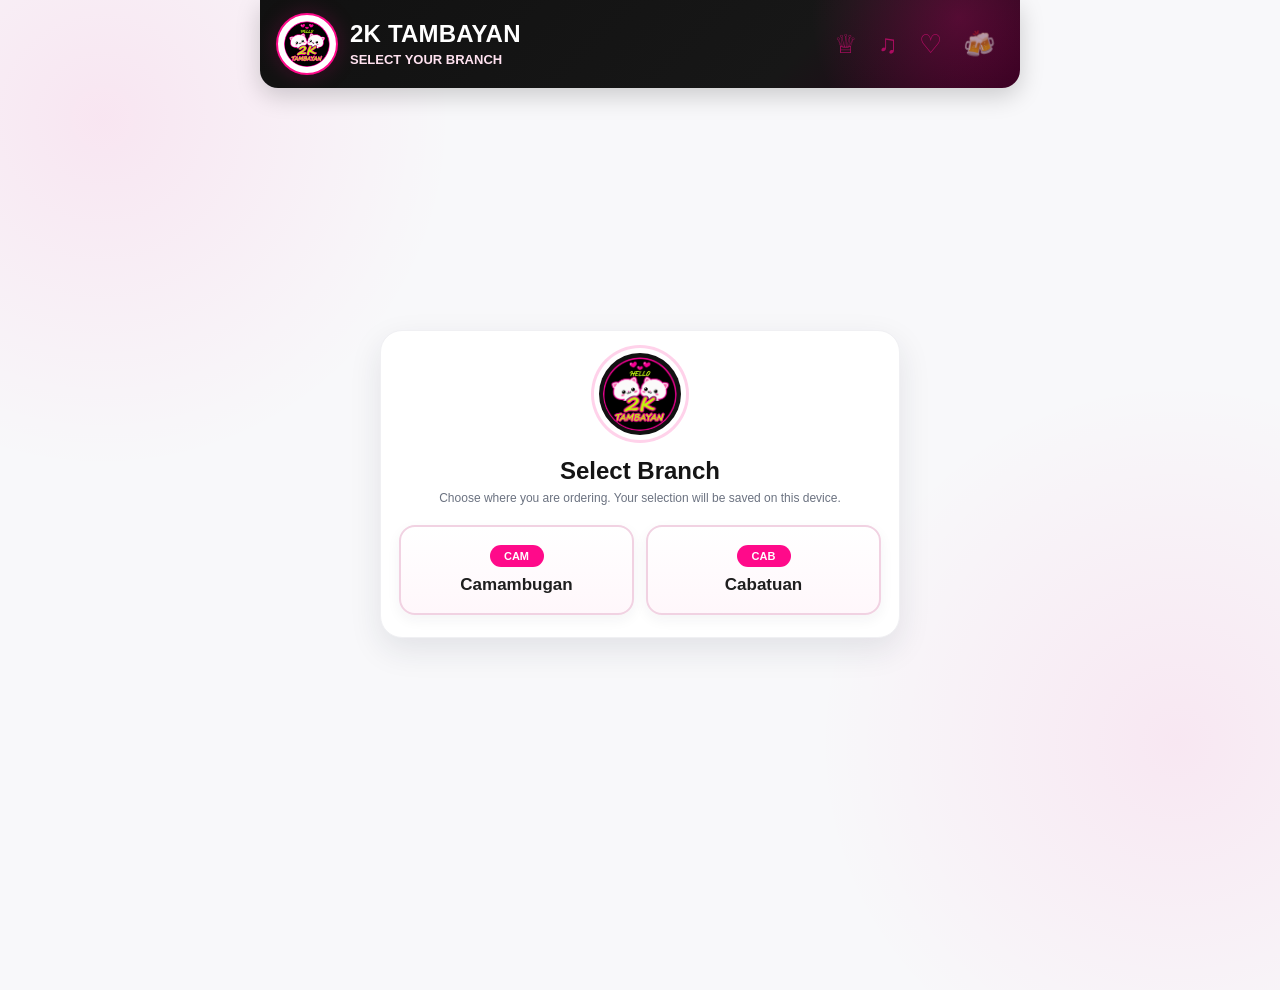
==== commit 4ad28b10: "Update index.html" ====
--- a/index.html
+++ b/index.html
@@ -1307,6 +1307,114 @@
       .sk-btn{width:58px}
     }
 
+
+    /* =====================================================
+       APP BRANCH SELECTOR
+       ===================================================== */
+    .branch-select-wrap{
+      min-height:calc(100vh - 92px);
+      display:flex;
+      align-items:center;
+      justify-content:center;
+      padding:24px 14px 40px;
+    }
+
+    .branch-select-card{
+      width:100%;
+      max-width:520px;
+      background:#fff;
+      border:1px solid #f0f0f3;
+      border-radius:22px;
+      padding:22px 18px;
+      box-shadow:0 12px 32px rgba(31,41,55,.10);
+      text-align:center;
+    }
+
+    .branch-select-logo{
+      width:82px;
+      height:82px;
+      object-fit:contain;
+      border-radius:50%;
+      background:#111;
+      padding:4px;
+      margin:0 auto 12px;
+      box-shadow:0 0 0 5px #fff,0 0 0 8px rgba(255,10,138,.18);
+    }
+
+    .branch-select-title{
+      font-size:24px;
+      font-weight:900;
+      margin:6px 0 4px;
+    }
+
+    .branch-select-sub{
+      color:var(--muted);
+      font-size:12px;
+      line-height:1.5;
+      margin-bottom:18px;
+    }
+
+    .branch-picker{
+      display:grid;
+      grid-template-columns:1fr 1fr;
+      gap:12px;
+      padding:0;
+    }
+
+    .branch-choice{
+      border:2px solid #f1d2e2;
+      background:linear-gradient(180deg,#fff,#fff7fb);
+      border-radius:16px;
+      padding:18px 12px;
+      cursor:pointer;
+      text-align:center;
+      transition:.18s ease;
+      box-shadow:0 5px 14px rgba(31,41,55,.05);
+    }
+
+    .branch-choice:hover{
+      transform:translateY(-1px);
+      border-color:var(--pink);
+      box-shadow:0 9px 20px rgba(255,10,138,.12);
+    }
+
+    .branch-choice-code{
+      display:inline-flex;
+      align-items:center;
+      justify-content:center;
+      min-width:54px;
+      padding:5px 9px;
+      margin-bottom:8px;
+      border-radius:999px;
+      background:var(--pink);
+      color:#fff;
+      font-size:11px;
+      font-weight:900;
+    }
+
+    .branch-choice-name{
+      font-size:17px;
+      font-weight:900;
+      color:#1f1f1f;
+    }
+
+    .branch-change-btn{
+      margin-top:5px;
+      border:0;
+      background:transparent;
+      color:#ffe2f0;
+      font-size:10px;
+      font-weight:900;
+      text-decoration:underline;
+      cursor:pointer;
+      padding:0;
+    }
+
+    @media(max-width:390px){
+      .branch-picker{grid-template-columns:1fr;}
+      .branch-select-card{padding:20px 15px;}
+    }
+
   </style>
 </head>
 
@@ -1324,7 +1432,8 @@
       >
       <div class="brand-copy">
         <div id="storeTitle" class="brand">2K TAMBAYAN</div>
-        <div id="branchLabel" class="branch">LOADING BRANCH • SELF ORDER</div>
+        <div id="branchLabel" class="branch">SELECT YOUR BRANCH</div>
+        <button id="changeBranchBtn" class="branch-change-btn" type="button" onclick="requestBranchChange()" style="display:none">Change Branch</button>
       </div>
     </div>
   </header>
@@ -1332,6 +1441,27 @@
   <main>
 
     
+
+    <section id="branchScreen" class="screen">
+      <div class="branch-select-wrap">
+        <div class="branch-select-card">
+          <img src="logo.png" alt="2K Tambayan Logo" class="branch-select-logo" onerror="this.style.display='none'">
+          <div class="branch-select-title">Select Branch</div>
+          <div class="branch-select-sub">Choose where you are ordering. Your selection will be saved on this device.</div>
+          <div class="branch-picker">
+            <button class="branch-choice" type="button" onclick="selectAppBranch('CAM')">
+              <div class="branch-choice-code">CAM</div>
+              <div class="branch-choice-name">Camambugan</div>
+            </button>
+            <button class="branch-choice" type="button" onclick="selectAppBranch('CAB')">
+              <div class="branch-choice-code">CAB</div>
+              <div class="branch-choice-name">Cabatuan</div>
+            </button>
+          </div>
+        </div>
+      </div>
+    </section>
+
 
     <section id="menuScreen" class="screen">
       <div class="section">
@@ -1580,6 +1710,31 @@
     'https://script.google.com/macros/s/AKfycbwAvUmgzOs4WEIvWnDUxnuvFwPZfcnTothTEt3k4HYuiQRk3_e7S55cNR-k5oGwqVTrmg/exec';
 
 
+  const SELECTED_BRANCH_KEY =
+    '2k_selected_branch';
+
+
+  function normalizeAppBranchCode(
+    value
+  ) {
+
+    const code =
+      String(
+        value ||
+        ''
+      )
+        .trim()
+        .toUpperCase();
+
+    return (
+      code === 'CAM' ||
+      code === 'CAB'
+    )
+      ? code
+      : '';
+  }
+
+
   function branchCodeFromUrl() {
 
     const params =
@@ -1587,32 +1742,31 @@
         window.location.search
       );
 
-    const requested =
-      String(
-        params.get(
-          'branch'
-        ) ||
-        'CAM'
+    return normalizeAppBranchCode(
+      params.get(
+        'branch'
       )
-        .trim()
-        .toUpperCase();
-
-    /*
-     * Keep the page future-branch friendly while rejecting unsafe values.
-     * Examples:
-     * ?branch=CAM
-     * ?branch=CAB
-     */
-    return /^[A-Z0-9_-]{2,20}$/.test(
-      requested
-    )
-      ? requested
-      : 'CAM';
+    );
+  }
+
+
+  function savedAppBranchCode() {
+
+    try {
+      return normalizeAppBranchCode(
+        localStorage.getItem(
+          SELECTED_BRANCH_KEY
+        )
+      );
+    } catch (_) {
+      return '';
+    }
   }
 
 
   let branchCode =
-    branchCodeFromUrl();
+    branchCodeFromUrl() ||
+    savedAppBranchCode();
 
   let branchInfo =
     null;
@@ -1654,16 +1808,24 @@
 
 
   let currentOrderNo =
-    localStorage.getItem(
-      currentOrderNoKey()
-    ) ||
-    '';
+    branchCode
+      ? (
+          localStorage.getItem(
+            currentOrderNoKey()
+          ) ||
+          ''
+        )
+      : '';
 
   let currentOrderToken =
-    localStorage.getItem(
-      currentOrderTokenKey()
-    ) ||
-    '';
+    branchCode
+      ? (
+          localStorage.getItem(
+            currentOrderTokenKey()
+          ) ||
+          ''
+        )
+      : '';
 
   let statusTimer =
     null;
@@ -1715,20 +1877,196 @@
     function() {
 
       if (
+        !branchCode
+      ) {
+        showBranchSelector();
+        return;
+      }
+
+      rememberSelectedBranch();
+
+      if (
         currentOrderNo &&
         currentOrderToken
       ) {
 
         showStatusScreen();
         startStatusPolling();
+        updateBranchChangeVisibility();
         return;
       }
 
       loadMenu();
+      updateBranchChangeVisibility();
     }
   );
 
 
+
+
+  function rememberSelectedBranch() {
+
+    if (
+      !branchCode
+    ) {
+      return;
+    }
+
+    try {
+      localStorage.setItem(
+        SELECTED_BRANCH_KEY,
+        branchCode
+      );
+    } catch (_) {
+      /* Local storage is optional. */
+    }
+  }
+
+
+  function updateBranchChangeVisibility() {
+
+    const button =
+      document.getElementById(
+        'changeBranchBtn'
+      );
+
+    if (
+      !button
+    ) {
+      return;
+    }
+
+    button.style.display =
+      branchCode
+        ? 'inline-block'
+        : 'none';
+  }
+
+
+  function showBranchSelector() {
+
+    hideLoading();
+
+    document.getElementById(
+      'storeTitle'
+    ).textContent =
+      '2K TAMBAYAN';
+
+    document.getElementById(
+      'branchLabel'
+    ).textContent =
+      'SELECT YOUR BRANCH';
+
+    const button =
+      document.getElementById(
+        'changeBranchBtn'
+      );
+
+    if (
+      button
+    ) {
+      button.style.display =
+        'none';
+    }
+
+    showScreen(
+      'branchScreen'
+    );
+  }
+
+
+  function selectAppBranch(
+    code
+  ) {
+
+    const selected =
+      normalizeAppBranchCode(
+        code
+      );
+
+    if (
+      !selected
+    ) {
+      return;
+    }
+
+    branchCode =
+      selected;
+
+    rememberSelectedBranch();
+
+    branchInfo =
+      null;
+
+    products =
+      [];
+
+    selectedCategory =
+      'ALL';
+
+    cart =
+      {};
+
+    currentOrderNo =
+      localStorage.getItem(
+        currentOrderNoKey()
+      ) ||
+      '';
+
+    currentOrderToken =
+      localStorage.getItem(
+        currentOrderTokenKey()
+      ) ||
+      '';
+
+    updateBranchChangeVisibility();
+
+    if (
+      currentOrderNo &&
+      currentOrderToken
+    ) {
+      showStatusScreen();
+      startStatusPolling();
+      return;
+    }
+
+    loadMenu();
+  }
+
+
+  function requestBranchChange() {
+
+    if (
+      currentOrderNo &&
+      currentOrderToken
+    ) {
+      alert(
+        'You still have an active order. Please wait until it is completed before changing branch.'
+      );
+      return;
+    }
+
+    if (
+      statusTimer
+    ) {
+      clearInterval(
+        statusTimer
+      );
+      statusTimer =
+        null;
+    }
+
+    branchInfo =
+      null;
+
+    products =
+      [];
+
+    cart =
+      {};
+
+    showBranchSelector();
+  }
 
 
   function showScreen(
@@ -2208,8 +2546,11 @@
         )
           .trim()
           .toUpperCase();
-    }
-
+
+      rememberSelectedBranch();
+    }
+
+    updateBranchChangeVisibility();
     applyBranchBranding();
 
     renderCategories();
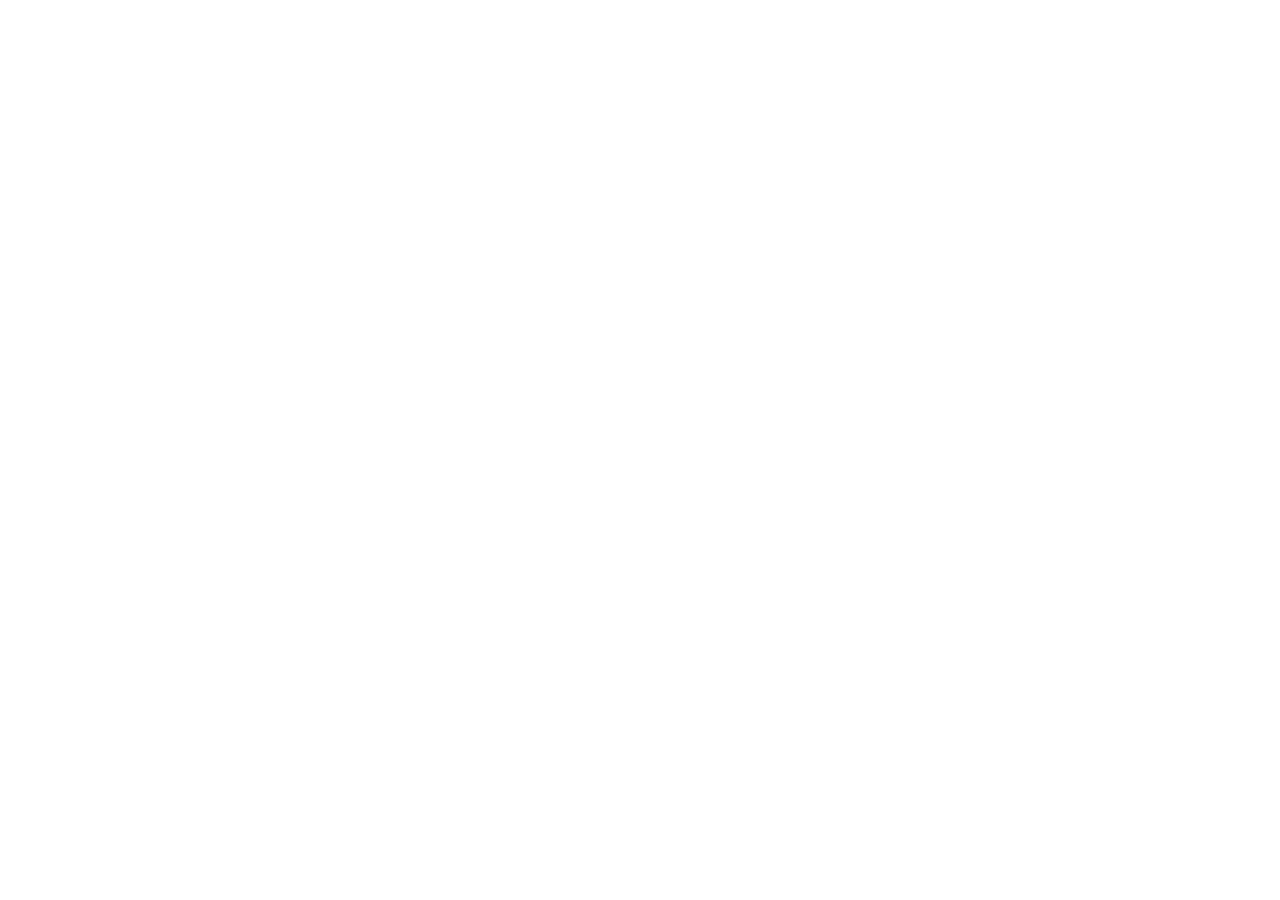
==== commit 7309aab3: "Add files via upload" ====
--- a/index.html
+++ b/index.html
@@ -1,4668 +1,82 @@
-<!DOCTYPE html>
+<!doctype html>
 <html lang="en">
 <head>
-  <meta charset="UTF-8">
-  <meta name="viewport" content="width=device-width, initial-scale=1, viewport-fit=cover">
+  <meta charset="utf-8">
+  <meta name="viewport" content="width=device-width,initial-scale=1,viewport-fit=cover">
   <meta name="theme-color" content="#111111">
   <title>2K Tambayan Online Order</title>
 
-  <!-- FAST MENU LOAD: warm up the two external hosts used by the app. -->
-  <link rel="preconnect" href="https://script.google.com">
-  <link rel="preconnect" href="https://script.googleusercontent.com">
-  <link rel="preconnect" href="https://drive.google.com">
+  <script>
+    (function () {
+      var base = "https://2k-tambayan-cloud.2k-tambayan.workers.dev/";
+      var destination = base + window.location.search + window.location.hash;
+      window.location.replace(destination);
+    })();
+  </script>
+
+  <noscript>
+    <meta http-equiv="refresh" content="0;url=https://2k-tambayan-cloud.2k-tambayan.workers.dev/">
+  </noscript>
 
   <style>
-    :root{
-      --pink:#ff0a8a;
-      --pink-soft:#fff0f7;
-      --dark:#151515;
-      --muted:#6b7280;
-      --line:#e5e7eb;
-      --bg:#f5f6f8;
-      --ok:#16823b;
-      --warn:#b45309;
-      --danger:#c62828;
-      --card:#ffffff;
-    }
-
-    *{box-sizing:border-box}
-    html,body{margin:0;padding:0;background:var(--bg);color:var(--dark);font-family:Arial,sans-serif}
-    body{min-height:100vh}
-
-    .app{
-      max-width:620px;
-      margin:0 auto;
-      min-height:100vh;
-      background:var(--bg);
-      padding-bottom:94px;
-    }
-
-    .topbar{
-      position:sticky;
-      top:0;
-      z-index:20;
+    html,body{
+      margin:0;
+      min-height:100%;
       background:#111;
       color:#fff;
-      padding:14px 14px 12px;
-      box-shadow:0 2px 10px rgba(0,0,0,.12);
+      font-family:Arial,sans-serif;
     }
-
-    .brand{
-      font-size:20px;
-      font-weight:900;
-      letter-spacing:.4px;
-    }
-
-    .branch{
-      margin-top:3px;
-      color:#ffd4e9;
-      font-size:12px;
-      font-weight:700;
-    }
-
-    .section{
-      padding:14px;
-    }
-
-    .notice{
-      background:var(--pink-soft);
-      border:1px solid #ffc1df;
-      border-radius:12px;
-      padding:11px;
-      font-size:12px;
-      line-height:1.45;
-      margin-bottom:12px;
-    }
-
-    .search{
-      width:100%;
-      border:1px solid var(--line);
-      background:#fff;
-      border-radius:12px;
-      padding:12px 13px;
-      font-size:15px;
-      outline:none;
-    }
-
-    .categories{
-      display:flex;
-      gap:8px;
-      overflow:auto;
-      padding:10px 0 2px;
-      scrollbar-width:none;
-    }
-
-    .categories::-webkit-scrollbar{display:none}
-
-    .chip{
-      white-space:nowrap;
-      border:1px solid var(--line);
-      background:#fff;
-      border-radius:999px;
-      padding:8px 12px;
-      font-size:12px;
-      font-weight:800;
-      cursor:pointer;
-    }
-
-    .chip.active{
-      background:var(--pink);
-      color:#fff;
-      border-color:var(--pink);
-    }
-
-    /* =====================================================
-       CATEGORY DROPDOWN FILTER
-       ===================================================== */
-
-    .category-filter{
-      margin-top:10px;
-    }
-
-    .category-filter-label{
-      display:block;
-      margin:0 0 6px 2px;
-      font-size:10px;
-      font-weight:900;
-      letter-spacing:.8px;
-      color:var(--muted);
-    }
-
-    .category-select-wrap{
-      position:relative;
-      width:100%;
-    }
-
-    .category-select{
-      width:100%;
-      appearance:none;
-      -webkit-appearance:none;
-      border:1px solid var(--line);
-      background:#fff;
-      color:#222;
-      border-radius:14px;
-      padding:13px 44px 13px 14px;
-      font-size:14px;
-      font-weight:800;
-      outline:none;
-      box-shadow:0 4px 14px rgba(31,41,55,.06);
-      cursor:pointer;
-    }
-
-    .category-select:focus{
-      border-color:var(--pink);
-      box-shadow:0 0 0 3px rgba(255,10,138,.10);
-    }
-
-    .category-select-icon{
-      position:absolute;
-      right:15px;
-      top:50%;
-      transform:translateY(-50%);
-      pointer-events:none;
-      color:var(--pink);
-      font-size:20px;
-      font-weight:900;
-      line-height:1;
-    }
-
-    .product-list{
-      display:grid;
-      gap:10px;
-      margin-top:12px;
-    }
-
-    .product{
-      background:#fff;
-      border-radius:14px;
-      padding:13px;
-      box-shadow:0 1px 6px rgba(0,0,0,.05);
-      display:grid;
-      grid-template-columns:1fr auto;
-      gap:12px;
-      align-items:center;
-    }
-
-    .product-name{
-      font-size:15px;
-      font-weight:900;
-      line-height:1.3;
-    }
-
-    .product-cat{
-      font-size:11px;
-      color:var(--muted);
-      margin-top:3px;
-    }
-
-    .product-price{
-      color:var(--pink);
-      font-size:15px;
-      font-weight:900;
-      margin-top:6px;
-    }
-
-    .stock{
-      font-size:10px;
-      color:var(--muted);
-      margin-top:3px;
-    }
-
-    .add-btn{
-      border:0;
-      background:var(--pink);
-      color:#fff;
-      border-radius:10px;
-      min-width:72px;
-      padding:10px 12px;
-      font-weight:900;
-      cursor:pointer;
-    }
-
-    .bottom{
-      position:fixed;
-      left:50%;
-      transform:translateX(-50%);
-      bottom:0;
-      z-index:30;
-      width:min(620px,100%);
-      padding:10px 12px calc(10px + env(safe-area-inset-bottom));
-      background:rgba(255,255,255,.98);
-      border-top:1px solid var(--line);
-    }
-
-    .cart-btn{
-      width:100%;
-      border:0;
-      background:var(--pink);
-      color:#fff;
-      border-radius:12px;
-      padding:14px;
-      font-size:15px;
-      font-weight:900;
-      display:flex;
-      justify-content:space-between;
-      cursor:pointer;
-    }
-
-    .screen{display:none}
-    .screen.active{display:block}
-
-    .panel{
-      background:#fff;
-      border-radius:14px;
-      padding:14px;
-      margin-bottom:10px;
-      box-shadow:0 1px 6px rgba(0,0,0,.05);
-    }
-
-    .title{
-      font-size:20px;
-      font-weight:900;
-      margin:0 0 12px;
-    }
-
-    .cart-line{
-      padding:11px 0;
-      border-bottom:1px solid var(--line);
-    }
-
-    .cart-line:last-child{border-bottom:0}
-
-    .cart-top{
-      display:flex;
-      justify-content:space-between;
-      gap:10px;
-      font-weight:800;
-    }
-
-    .qty-row{
-      display:flex;
-      justify-content:space-between;
-      align-items:center;
-      gap:10px;
-      margin-top:9px;
-    }
-
-    .qty-controls{
-      display:flex;
-      align-items:center;
-      gap:9px;
-    }
-
-    .qty-btn{
-      width:34px;
-      height:34px;
-      border:1px solid var(--line);
-      background:#fff;
-      border-radius:9px;
-      font-size:19px;
-      font-weight:900;
-      cursor:pointer;
-    }
-
-    .item-note{
-      width:100%;
-      margin-top:8px;
-      border:1px solid var(--line);
-      border-radius:9px;
-      padding:9px;
-      font-size:12px;
-    }
-
-    .summary-row{
-      display:flex;
-      justify-content:space-between;
-      padding:5px 0;
-      gap:10px;
-    }
-
-    .summary-row.total{
-      margin-top:7px;
-      padding-top:11px;
-      border-top:2px solid var(--dark);
-      font-size:18px;
-      font-weight:900;
-    }
-
-    label{
-      display:block;
-      font-size:11px;
-      font-weight:900;
-      margin:10px 0 5px;
-      color:#454545;
-    }
-
-    input,textarea,select{
-      width:100%;
-      border:1px solid var(--line);
-      border-radius:10px;
-      padding:11px;
-      background:#fff;
-      font-size:14px;
-      outline:none;
-    }
-
-    textarea{resize:vertical;min-height:76px}
-
-    .payment-grid{
-      display:grid;
-      grid-template-columns:1fr;
-      gap:7px;
-      margin-top:7px;
-    }
-
-    .payment-option{
-      border:1px solid var(--line);
-      border-radius:10px;
-      padding:11px;
-      background:#fff;
-      font-weight:800;
-      cursor:pointer;
-    }
-
-    .payment-option.selected{
-      border:2px solid var(--pink);
-      background:var(--pink-soft);
-      color:#a80058;
-    }
-
-    .btn{
-      width:100%;
-      border:0;
-      border-radius:11px;
-      padding:13px;
-      font-weight:900;
-      font-size:14px;
-      cursor:pointer;
-    }
-
-    .btn.primary{background:var(--pink);color:#fff}
-    .btn.dark{background:#111;color:#fff}
-    .btn.light{background:#fff;border:1px solid var(--line);color:#222}
-    .btn:disabled{opacity:.55;cursor:not-allowed}
-
-    .stack{display:grid;gap:8px}
-
-    .status-card{
-      background:#fff;
-      border-radius:16px;
-      padding:18px;
-      text-align:center;
-      box-shadow:0 1px 8px rgba(0,0,0,.06);
-    }
-
-    .order-no{
-      font-size:24px;
-      font-weight:900;
-      color:var(--pink);
-      margin:8px 0;
-    }
-
-    .status-pill{
-      display:inline-block;
-      padding:8px 12px;
-      border-radius:999px;
-      background:#111;
-      color:#fff;
-      font-weight:900;
-      font-size:12px;
-      margin:7px 0;
-    }
-
-    .steps{
-      text-align:left;
-      margin:16px 0 0;
-    }
-
-    .step{
-      padding:10px 12px;
-      border-left:4px solid #d1d5db;
-      margin:3px 0;
-      background:#fafafa;
-      font-size:12px;
-      font-weight:800;
-    }
-
-    .step.done{
-      border-left-color:var(--ok);
-      background:#eefaf2;
-    }
-
-    .error{
-      background:#fff1f1;
-      border:1px solid #ffc5c5;
-      color:#a71919;
-      padding:10px;
-      border-radius:10px;
-      font-size:12px;
-      margin-bottom:10px;
-    }
-
-    .loading{
-      text-align:center;
-      padding:35px 12px;
-      color:var(--muted);
-      font-weight:800;
-    }
-
-    .empty{
-      text-align:center;
-      padding:28px 12px;
-      color:var(--muted);
-      background:#fff;
-      border-radius:13px;
-    }
-
-    .small{font-size:11px;color:var(--muted);line-height:1.45}
-
-    .branch-picker{
-      display:grid;
-      gap:10px;
-      padding:20px 14px;
-    }
-
-    .branch-choice{
-      background:#fff;
-      border:1px solid var(--line);
-      border-radius:14px;
-      padding:16px;
-      font-size:16px;
-      font-weight:900;
-      cursor:pointer;
-    }
-
-
-    .brand-wrap{
-      display:flex;
-      align-items:center;
-      gap:10px;
-    }
-
-    .brand-logo{
-      width:42px;
-      height:42px;
-      flex:0 0 42px;
-      object-fit:contain;
-      border-radius:50%;
-      background:#fff;
-      padding:3px;
-    }
-
-    .brand-copy{min-width:0}
-
-    .product{
-      grid-template-columns:82px 1fr auto;
-    }
-
-    .product-image{
-      width:82px;
-      height:82px;
-      border-radius:12px;
-      object-fit:cover;
-      background:#f0f0f0;
-    }
-
-    .product-image-fallback{
-      width:82px;
-      height:82px;
-      border-radius:12px;
-      background:linear-gradient(135deg,#fff0f7,#f2f2f2);
+    body{
+      min-height:100vh;
       display:flex;
       align-items:center;
       justify-content:center;
-      font-size:24px;
-      font-weight:900;
-      color:var(--pink);
-    }
-
-    .loading-overlay{
-      position:fixed;
-      inset:0;
-      z-index:9999;
-      background:rgba(0,0,0,.36);
-      display:flex;
-      align-items:center;
-      justify-content:center;
-      padding:20px;
-    }
-
-    .loading-overlay.hidden{display:none}
-
-    .loading-box{
-      min-width:190px;
-      background:#fff;
-      border-radius:16px;
-      padding:22px;
-      text-align:center;
-      box-shadow:0 14px 42px rgba(0,0,0,.18);
-    }
-
-    .spinner{
-      width:42px;
-      height:42px;
-      border:4px solid #eee;
-      border-top-color:var(--pink);
-      border-radius:50%;
-      margin:0 auto 12px;
-      animation:spin .85s linear infinite;
-    }
-
-    .mini-spinner{
-      width:17px;
-      height:17px;
-      border:2px solid rgba(255,255,255,.45);
-      border-top-color:#fff;
-      border-radius:50%;
-      display:inline-block;
-      vertical-align:-3px;
-      margin-right:6px;
-      animation:spin .75s linear infinite;
-    }
-
-    @keyframes spin{
-      to{transform:rotate(360deg)}
-    }
-
-    .status-message{
-      margin:10px 0 5px;
-      padding:11px 12px;
-      border-radius:11px;
-      background:var(--pink-soft);
-      font-size:12px;
-      font-weight:800;
-      line-height:1.45;
-    }
-
-    .step.active{
-      border-left-color:var(--pink);
-      background:var(--pink-soft);
-      color:#a80058;
-    }
-
-    @media(max-width:390px){
-      .product{
-        grid-template-columns:70px 1fr auto;
-        padding:10px;
-      }
-
-      .product-image,
-      .product-image-fallback{
-        width:70px;
-        height:70px;
-      }
-
-      .add-btn{
-        min-width:58px;
-        padding:9px 10px;
-        font-size:11px;
-      }
-    }
-
-    /* =====================================================
-       APPROVED PREMIUM ONLINE ORDER UI
-       ===================================================== */
-
-    body{
-      background:
-        radial-gradient(circle at 8% 12%, rgba(255,10,138,.08), transparent 24%),
-        radial-gradient(circle at 92% 75%, rgba(255,10,138,.07), transparent 26%),
-        #f8f8fa;
-    }
-
-    .app{
-      max-width:760px;
-      background:transparent;
-    }
-
-    .topbar{
-      position:sticky;
-      top:0;
-      z-index:20;
-      margin:0;
-      padding:15px 18px;
-      background:
-        radial-gradient(circle at 92% 20%, rgba(255,10,138,.24), transparent 21%),
-        linear-gradient(135deg,#111,#171717 70%,#280019);
-      border-radius:0 0 18px 18px;
-      box-shadow:0 8px 24px rgba(0,0,0,.18);
-      overflow:hidden;
-    }
-
-    .topbar::after{
-      content:"♕  ♫  ♡  🍻";
-      position:absolute;
-      right:18px;
-      top:50%;
-      transform:translateY(-50%);
-      color:rgba(255,10,138,.58);
-      font-size:26px;
-      letter-spacing:7px;
-      pointer-events:none;
-    }
-
-    .brand-wrap{
-      position:relative;
-      z-index:2;
-      gap:14px;
-      padding-right:150px;
-    }
-
-    .brand-logo{
-      width:58px;
-      height:58px;
-      flex:0 0 58px;
-      padding:3px;
-      border:3px solid #fff;
-      box-shadow:0 0 0 2px var(--pink),0 0 22px rgba(255,10,138,.25);
-    }
-
-    .brand{
-      font-size:24px;
-      letter-spacing:.2px;
-      line-height:1.05;
-    }
-
-    .branch{
-      margin-top:6px;
-      font-size:13px;
-      color:#ffe2f0;
-    }
-
-    .section{
-      padding:14px 14px 20px;
-    }
-
-    .order-guide{
-      position:relative;
-      background:
-        radial-gradient(circle at 8% 15%, rgba(255,10,138,.09), transparent 20%),
-        radial-gradient(circle at 94% 70%, rgba(255,10,138,.10), transparent 22%),
-        linear-gradient(135deg,#fff8fc,#ffeaf5);
-      border:1px solid #ffc4df;
-      border-radius:18px;
-      padding:16px;
-      margin-bottom:14px;
-      box-shadow:0 6px 18px rgba(255,10,138,.08);
-      overflow:hidden;
-    }
-
-    .guide-steps{
-      display:grid;
-      grid-template-columns:1fr auto 1fr auto 1fr;
-      align-items:center;
-      gap:10px;
-    }
-
-    .guide-step{
-      display:grid;
-      grid-template-columns:auto 1fr;
-      gap:10px;
-      align-items:center;
-      min-width:0;
-      position:relative;
-    }
-
-    .guide-icon{
-      width:44px;
-      height:44px;
-      border-radius:50%;
-      display:flex;
-      align-items:center;
-      justify-content:center;
-      background:#fff;
-      color:var(--pink);
-      font-size:22px;
-      font-weight:900;
-      border:2px solid #ffd0e7;
-      box-shadow:0 5px 14px rgba(255,10,138,.12);
-    }
-
-    .guide-number{
-      position:absolute;
-      left:-5px;
-      top:-7px;
-      width:22px;
-      height:22px;
-      border-radius:50%;
-      background:var(--pink);
-      color:#fff;
-      display:flex;
-      align-items:center;
-      justify-content:center;
-      font-size:11px;
-      font-weight:900;
-      z-index:2;
-    }
-
-    .guide-title{
-      font-size:16px;
-      font-weight:900;
-      color:var(--pink);
-      line-height:1.05;
-    }
-
-    .guide-sub{
-      margin-top:3px;
-      font-size:10px;
-      line-height:1.25;
-      color:#6f6670;
-    }
-
-    .guide-arrow{
-      color:var(--pink);
-      font-size:28px;
-      font-weight:900;
-      opacity:.8;
-    }
-
-    .stay-note{
-      margin-top:14px;
-      padding:10px 12px;
-      border-radius:999px;
-      background:rgba(255,255,255,.74);
-      display:flex;
-      align-items:center;
-      justify-content:center;
-      gap:8px;
-      font-size:11px;
-      font-weight:800;
-      text-align:center;
-      color:#292129;
-      border:1px solid rgba(255,10,138,.08);
-    }
-
-    .stay-icon{
-      color:var(--pink);
-      font-size:17px;
-    }
-
-    .search{
-      border:0;
-      padding:15px 16px;
-      border-radius:16px;
-      box-shadow:0 5px 18px rgba(31,41,55,.08);
-      background:#fff;
-    }
-
-    .categories{
-      gap:9px;
-      padding:13px 0 4px;
-    }
-
-    .chip{
-      border:1px solid #ececf0;
-      padding:9px 14px;
-      background:rgba(255,255,255,.95);
-      box-shadow:0 3px 10px rgba(31,41,55,.05);
-      transition:.18s ease;
-    }
-
-    .chip:hover{
-      transform:translateY(-1px);
-    }
-
-    .chip.active{
-      box-shadow:0 8px 18px rgba(255,10,138,.22);
-    }
-
-    .product-list{
-      gap:12px;
-      margin-top:14px;
-    }
-
-    .product{
-      border:1px solid #f0f0f3;
-      border-radius:18px;
-      padding:11px 12px;
-      box-shadow:0 7px 20px rgba(31,41,55,.075);
-      background:rgba(255,255,255,.97);
-      transition:.18s ease;
-    }
-
-    .product:hover{
-      transform:translateY(-1px);
-      box-shadow:0 10px 24px rgba(31,41,55,.10);
-    }
-
-    .product-image,
-    .product-image-fallback{
-      border-radius:16px;
-      background:#fff1f8;
-    }
-
-    .product-name{
-      font-size:16px;
-    }
-
-    .product-cat{
-      margin-top:4px;
-    }
-
-    .product-price{
-      font-size:17px;
-      margin-top:4px;
-    }
-
-    .stock{
-      margin-top:4px;
-    }
-
-    .add-btn{
-      min-width:78px;
-      border-radius:12px;
-      padding:11px 15px;
-      box-shadow:0 6px 14px rgba(255,10,138,.22);
-    }
-
-    /* ==========================
-       STATUS SCREEN
-       ========================== */
-
-    .status-card{
-      position:relative;
-      overflow:hidden;
-      padding:20px 18px;
-      border-radius:22px;
-      box-shadow:0 12px 30px rgba(31,41,55,.10);
-      border:1px solid #f2f2f4;
-      background:
-        radial-gradient(circle at 12% 16%, rgba(255,10,138,.06), transparent 20%),
-        radial-gradient(circle at 88% 82%, rgba(255,10,138,.055), transparent 22%),
-        #fff;
-    }
-
-    .submitted-badge{
-      display:inline-flex;
-      align-items:center;
-      gap:7px;
-      padding:7px 11px;
-      border-radius:999px;
-      background:#fff0f7;
-      color:var(--pink);
-      font-size:11px;
-      font-weight:900;
-      letter-spacing:.3px;
-    }
-
-    .order-no{
-      font-size:30px;
-      margin:10px 0 8px;
-      letter-spacing:.5px;
-    }
-
-    .status-logo-motion{
-      width:118px;
-      height:104px;
-      position:relative;
-      margin:2px auto 2px;
-      display:flex;
-      align-items:center;
-      justify-content:center;
-    }
-
-    .status-logo-img{
-      width:68px;
-      height:68px;
-      border-radius:50%;
-      object-fit:contain;
-      z-index:3;
-      background:#111;
-      box-shadow:
-        0 0 0 5px #fff,
-        0 0 0 8px rgba(255,10,138,.26),
-        0 0 28px rgba(255,10,138,.30);
-      animation:logoFloat 2.4s ease-in-out infinite;
-    }
-
-    .orbit{
-      position:absolute;
-      left:50%;
-      top:50%;
-      border:3px solid transparent;
-      border-top-color:var(--pink);
-      border-right-color:rgba(255,10,138,.35);
-      border-radius:50%;
-      transform:translate(-50%,-50%);
-      animation:orbitSpin 1.35s linear infinite;
-    }
-
-    .orbit-one{
-      width:94px;
-      height:94px;
-    }
-
-    .orbit-two{
-      width:116px;
-      height:58px;
-      animation-duration:1.9s;
-      animation-direction:reverse;
-      border-top-color:rgba(255,10,138,.55);
-      border-left-color:rgba(255,10,138,.18);
-    }
-
-    .spark{
-      position:absolute;
-      color:var(--pink);
-      z-index:4;
-      animation:sparkPulse 1.2s ease-in-out infinite alternate;
-    }
-
-    .spark-a{left:7px;top:29px}
-    .spark-b{right:8px;top:22px;animation-delay:.25s}
-    .spark-c{right:16px;bottom:17px;animation-delay:.5s}
-
-    @keyframes orbitSpin{
-      to{transform:translate(-50%,-50%) rotate(360deg)}
-    }
-
-    @keyframes logoFloat{
-      0%,100%{transform:translateY(0) scale(1)}
-      50%{transform:translateY(-4px) scale(1.03)}
-    }
-
-    @keyframes sparkPulse{
-      from{opacity:.35;transform:scale(.8)}
-      to{opacity:1;transform:scale(1.2)}
-    }
-
-    .status-pill{
-      padding:8px 15px;
-      box-shadow:0 5px 12px rgba(0,0,0,.12);
-    }
-
-    .status-payment{
-      margin-top:2px;
-      font-size:12px;
-      font-weight:700;
-    }
-
-    .status-message{
-      margin:14px 0 12px;
-      padding:13px 14px;
-      border-radius:14px;
-      border-left:4px solid var(--pink);
-      background:linear-gradient(90deg,#fff1f8,#ffeaf5);
-      box-shadow:0 3px 12px rgba(255,10,138,.08);
-    }
-
-    .steps{
-      position:relative;
-      margin-top:12px;
-    }
-
-    .step{
-      position:relative;
-      margin:7px 0;
-      padding:12px 12px 12px 44px;
-      border-left:0;
-      border:1px solid #ececf0;
-      border-radius:13px;
-      background:#fff;
-      box-shadow:0 2px 8px rgba(31,41,55,.035);
-      min-height:46px;
-      display:flex;
-      align-items:center;
-    }
-
-    .step::before{
-      content:"○";
-      position:absolute;
-      left:13px;
-      top:50%;
-      transform:translateY(-50%);
-      width:22px;
-      height:22px;
-      border-radius:50%;
-      display:flex;
-      align-items:center;
-      justify-content:center;
-      background:#f0f1f3;
-      color:#8b9097;
-      font-size:13px;
-      font-weight:900;
-    }
-
-    .step.done{
-      border-left:0;
-      background:#eefaf2;
-      border-color:#cfeeda;
-      color:#1f6637;
-    }
-
-    .step.done::before{
-      content:"✓";
-      background:var(--ok);
-      color:#fff;
-    }
-
-    .step.active{
-      border-left:0;
-      background:linear-gradient(90deg,#fff0f7,#fff8fb);
-      border-color:#ffc8e1;
-      color:#a80058;
-      box-shadow:0 5px 15px rgba(255,10,138,.10);
-    }
-
-    .step.active::before{
-      content:"●";
-      background:var(--pink);
-      color:#fff;
-      box-shadow:0 0 0 5px rgba(255,10,138,.10);
-    }
-
-    .status-items-progress{
-      display:grid;
-      gap:8px;
-      margin:12px 0 4px;
-      text-align:left;
-    }
-
-    .status-item-progress{
-      border:1px solid #ececf0;
-      border-radius:13px;
-      padding:10px 11px;
-      background:#fff;
-      box-shadow:0 2px 8px rgba(31,41,55,.035);
-    }
-
-    .status-item-progress.partial{
-      background:#fff8ec;
-      border-color:#f6d7a9;
-    }
-
-    .status-item-progress.served{
-      background:#eefaf2;
-      border-color:#cfeeda;
-    }
-
-    .status-item-head{
-      display:flex;
-      justify-content:space-between;
-      align-items:flex-start;
-      gap:10px;
-    }
-
-    .status-item-name{
-      font-size:12px;
-      font-weight:900;
-      line-height:1.3;
-      color:#222;
-    }
-
-    .status-item-count{
-      white-space:nowrap;
-      font-size:10px;
-      font-weight:900;
-      color:var(--muted);
-    }
-
-    .status-item-progress.partial .status-item-count{
-      color:var(--warn);
-    }
-
-    .status-item-progress.served .status-item-count{
-      color:var(--ok);
-    }
-
-    .status-item-follow{
-      margin-top:5px;
-      font-size:10px;
-      font-weight:800;
-      color:var(--warn);
-    }
-
-    .status-item-follow.served{
-      color:var(--ok);
-    }
-
-    @media(max-width:560px){
-      .topbar::after{display:none}
-
-      .brand-wrap{
-        padding-right:0;
-      }
-
-      .brand{
-        font-size:18px;
-      }
-
-      .brand-logo{
-        width:48px;
-        height:48px;
-        flex-basis:48px;
-      }
-
-      .guide-steps{
-        grid-template-columns:1fr;
-        gap:9px;
-      }
-
-      .guide-arrow{
-        display:none;
-      }
-
-      .guide-step{
-        grid-template-columns:44px 1fr;
-      }
-
-      .order-guide{
-        padding:13px;
-      }
-
-      .stay-note{
-        border-radius:13px;
-      }
-
-      .order-no{
-        font-size:25px;
-      }
-    }
-
-
-
-    /* =====================================================
-       FAST MENU LOAD / FIRST-OPEN EXPERIENCE
-       ===================================================== */
-
-    .menu-load-card{
-      background:#fff;
-      border:1px solid #f0f0f3;
-      border-radius:18px;
-      padding:16px;
-      box-shadow:0 7px 20px rgba(31,41,55,.07);
-      margin:12px 0 4px;
+      padding:24px;
+      box-sizing:border-box;
       text-align:center;
     }
-
-    .menu-load-title{
-      font-size:17px;
+    .card{
+      max-width:420px;
+    }
+    h1{
+      margin:0 0 8px;
+      font-size:24px;
+    }
+    p{
+      margin:0 0 18px;
+      color:#d1d5db;
+      line-height:1.5;
+    }
+    a{
+      display:inline-block;
+      background:#ff0a8a;
+      color:#fff;
+      text-decoration:none;
       font-weight:900;
-      color:#202020;
-      margin-top:3px;
+      border-radius:12px;
+      padding:13px 18px;
     }
-
-    .menu-load-sub{
-      font-size:11px;
-      color:var(--muted);
-      line-height:1.45;
-      margin-top:5px;
-    }
-
-    .menu-load-spinner{
-      width:34px;
-      height:34px;
-      border:4px solid #f2d7e6;
-      border-top-color:var(--pink);
-      border-radius:50%;
-      margin:2px auto 10px;
-      animation:spin .78s linear infinite;
-    }
-
-    .menu-sync-note{
-      display:flex;
-      align-items:center;
-      justify-content:center;
-      gap:7px;
-      padding:8px 10px;
-      margin:5px 0 2px;
-      border-radius:999px;
-      background:#fff7fb;
-      border:1px solid #ffd7e9;
-      color:#8e0c50;
-      font-size:10px;
-      font-weight:900;
-    }
-
-    .menu-sync-dot{
-      width:9px;
-      height:9px;
-      border:2px solid #ff74bb;
-      border-top-color:transparent;
-      border-radius:50%;
-      animation:spin .75s linear infinite;
-      flex:0 0 9px;
-    }
-
-    .menu-fresh-note{
-      text-align:center;
-      font-size:10px;
-      color:#69717c;
-      padding:6px 4px 0;
-    }
-
-    .retry-btn{
-      margin-top:12px;
-      width:auto;
-      min-width:130px;
-      border:0;
-      border-radius:10px;
-      padding:10px 14px;
-      background:var(--pink);
-      color:#fff;
-      font-weight:900;
-      cursor:pointer;
-    }
-
-    .skeleton-list{
-      display:grid;
-      gap:12px;
-      margin-top:12px;
-    }
-
-    .skeleton-product{
-      background:#fff;
-      border:1px solid #f0f0f3;
-      border-radius:18px;
-      padding:11px 12px;
-      display:grid;
-      grid-template-columns:82px 1fr 72px;
-      gap:12px;
-      align-items:center;
-      overflow:hidden;
-    }
-
-    .sk{
-      position:relative;
-      overflow:hidden;
-      background:#eceef1;
-      border-radius:9px;
-    }
-
-    .sk::after{
-      content:"";
-      position:absolute;
-      inset:0;
-      transform:translateX(-100%);
-      background:linear-gradient(90deg,transparent,rgba(255,255,255,.75),transparent);
-      animation:skeletonSweep 1.05s infinite;
-    }
-
-    .sk-img{width:82px;height:82px;border-radius:16px}
-    .sk-line-a{height:14px;width:76%;margin-bottom:9px}
-    .sk-line-b{height:10px;width:48%;margin-bottom:10px}
-    .sk-line-c{height:14px;width:36%}
-    .sk-btn{height:38px;width:72px;border-radius:12px}
-
-    @keyframes skeletonSweep{
-      100%{transform:translateX(100%)}
-    }
-
-    .product-image{
-      opacity:0;
-      transition:opacity .18s ease;
-    }
-
-    .product-image.loaded{
-      opacity:1;
-    }
-
-    @media(max-width:390px){
-      .skeleton-product{
-        grid-template-columns:70px 1fr 58px;
-        padding:10px;
-      }
-
-      .sk-img{width:70px;height:70px}
-      .sk-btn{width:58px}
-    }
-
-
-    /* =====================================================
-       APP BRANCH SELECTOR
-       ===================================================== */
-    .branch-select-wrap{
-      min-height:calc(100vh - 92px);
-      display:flex;
-      align-items:center;
-      justify-content:center;
-      padding:24px 14px 40px;
-    }
-
-    .branch-select-card{
-      width:100%;
-      max-width:520px;
-      background:#fff;
-      border:1px solid #f0f0f3;
-      border-radius:22px;
-      padding:22px 18px;
-      box-shadow:0 12px 32px rgba(31,41,55,.10);
-      text-align:center;
-    }
-
-    .branch-select-logo{
-      width:82px;
-      height:82px;
-      object-fit:contain;
-      border-radius:50%;
-      background:#111;
-      padding:4px;
-      margin:0 auto 12px;
-      box-shadow:0 0 0 5px #fff,0 0 0 8px rgba(255,10,138,.18);
-    }
-
-    .branch-select-title{
-      font-size:24px;
-      font-weight:900;
-      margin:6px 0 4px;
-    }
-
-    .branch-select-sub{
-      color:var(--muted);
-      font-size:12px;
-      line-height:1.5;
-      margin-bottom:18px;
-    }
-
-    .branch-picker{
-      display:grid;
-      grid-template-columns:1fr 1fr;
-      gap:12px;
-      padding:0;
-    }
-
-    .branch-choice{
-      border:2px solid #f1d2e2;
-      background:linear-gradient(180deg,#fff,#fff7fb);
-      border-radius:16px;
-      padding:18px 12px;
-      cursor:pointer;
-      text-align:center;
-      transition:.18s ease;
-      box-shadow:0 5px 14px rgba(31,41,55,.05);
-    }
-
-    .branch-choice:hover{
-      transform:translateY(-1px);
-      border-color:var(--pink);
-      box-shadow:0 9px 20px rgba(255,10,138,.12);
-    }
-
-    .branch-choice-code{
-      display:inline-flex;
-      align-items:center;
-      justify-content:center;
-      min-width:54px;
-      padding:5px 9px;
-      margin-bottom:8px;
-      border-radius:999px;
-      background:var(--pink);
-      color:#fff;
-      font-size:11px;
-      font-weight:900;
-    }
-
-    .branch-choice-name{
-      font-size:17px;
-      font-weight:900;
-      color:#1f1f1f;
-    }
-
-    .branch-change-btn{
-      margin-top:5px;
-      border:0;
-      background:transparent;
-      color:#ffe2f0;
-      font-size:10px;
-      font-weight:900;
-      text-decoration:underline;
-      cursor:pointer;
-      padding:0;
-    }
-
-    @media(max-width:390px){
-      .branch-picker{grid-template-columns:1fr;}
-      .branch-select-card{padding:20px 15px;}
-    }
-
   </style>
 </head>
-
 <body>
-
-<div class="app">
-
-  <header class="topbar">
-    <div class="brand-wrap">
-      <img
-        src="logo.png"
-        alt="2K Tambayan Logo"
-        class="brand-logo"
-        onerror="this.style.display='none'"
-      >
-      <div class="brand-copy">
-        <div id="storeTitle" class="brand">2K TAMBAYAN</div>
-        <div id="branchLabel" class="branch">SELECT YOUR BRANCH</div>
-        <button id="changeBranchBtn" class="branch-change-btn" type="button" onclick="requestBranchChange()" style="display:none">Change Branch</button>
-      </div>
-    </div>
-  </header>
-
-  <main>
-
-    
-
-    <section id="branchScreen" class="screen">
-      <div class="branch-select-wrap">
-        <div class="branch-select-card">
-          <img src="logo.png" alt="2K Tambayan Logo" class="branch-select-logo" onerror="this.style.display='none'">
-          <div class="branch-select-title">Select Branch</div>
-          <div class="branch-select-sub">Choose where you are ordering. Your selection will be saved on this device.</div>
-          <div class="branch-picker">
-            <button class="branch-choice" type="button" onclick="selectAppBranch('CAM')">
-              <div class="branch-choice-code">CAM</div>
-              <div class="branch-choice-name">Camambugan</div>
-            </button>
-            <button class="branch-choice" type="button" onclick="selectAppBranch('CAB')">
-              <div class="branch-choice-code">CAB</div>
-              <div class="branch-choice-name">Cabatuan</div>
-            </button>
-          </div>
-        </div>
-      </div>
-    </section>
-
-
-    <section id="menuScreen" class="screen">
-      <div class="section">
-
-        <div class="order-guide">
-          <div class="guide-steps">
-
-            <div class="guide-step">
-              <div class="guide-icon">⌁</div>
-              <div>
-                <div class="guide-title">Scan</div>
-                <div class="guide-sub">Open the menu on your phone</div>
-              </div>
-            </div>
-
-            <div class="guide-arrow">›</div>
-
-            <div class="guide-step">
-              <div class="guide-number">2</div>
-              <div class="guide-icon">🛒</div>
-              <div>
-                <div class="guide-title">Select</div>
-                <div class="guide-sub">Choose your favorite items</div>
-              </div>
-            </div>
-
-            <div class="guide-arrow">›</div>
-
-            <div class="guide-step">
-              <div class="guide-number">3</div>
-              <div class="guide-icon">☷</div>
-              <div>
-                <div class="guide-title">Submit</div>
-                <div class="guide-sub">Send your order to the kitchen</div>
-              </div>
-            </div>
-
-          </div>
-
-          <div class="stay-note">
-            <span class="stay-icon">⌂</span>
-            <span>Please stay inside the store while your order is being prepared.</span>
-          </div>
-        </div>
-
-        <input
-          id="searchInput"
-          class="search"
-          placeholder="Search menu..."
-          oninput="renderProducts()"
-        >
-
-        <div class="category-filter">
-          <label for="categoryFilter" class="category-filter-label">
-            FILTER MENU
-          </label>
-
-          <div class="category-select-wrap">
-            <select
-              id="categoryFilter"
-              class="category-select"
-              onchange="setCategory(this.value)"
-              aria-label="Filter menu by category"
-            ></select>
-
-            <span class="category-select-icon">⌄</span>
-          </div>
-        </div>
-
-        <div id="menuMessage"></div>
-        <div id="productList" class="product-list"></div>
-
-      </div>
-    </section>
-
-    <section id="cartScreen" class="screen">
-      <div class="section">
-
-        <h2 class="title">Your Order</h2>
-
-        <div id="cartLines" class="panel"></div>
-
-        <div class="panel">
-          <div class="summary-row">
-            <span>Total Items</span>
-            <strong id="cartQty">0</strong>
-          </div>
-          <div class="summary-row total">
-            <span>TOTAL</span>
-            <span id="cartTotal">₱0.00</span>
-          </div>
-        </div>
-
-        <div class="stack">
-          <button class="btn primary" onclick="openCheckout()">CHECKOUT</button>
-          <button class="btn light" onclick="showScreen('menuScreen')">ADD MORE ITEMS</button>
-        </div>
-
-      </div>
-    </section>
-
-    <section id="checkoutScreen" class="screen">
-      <div class="section">
-
-        <h2 class="title">Checkout</h2>
-
-        <div id="checkoutError"></div>
-
-        <div class="panel">
-
-          <label>Customer Name / Nickname *</label>
-          <input id="customerName" maxlength="60" placeholder="Example: Juan">
-
-          <label>Table Number *</label>
-          <input id="tableNo" maxlength="20" placeholder="Example: 05">
-
-          <label>Contact Number</label>
-          <input id="contactNumber" maxlength="30" inputmode="tel" placeholder="Optional">
-
-          <label>Order Notes</label>
-          <textarea id="orderNotes" maxlength="250" placeholder="Example: Less ice / no onions / separate sauce"></textarea>
-
-        </div>
-
-        <div class="panel">
-          <label>Payment Method *</label>
-
-          <div class="payment-grid">
-            <button class="payment-option selected" data-payment="PAY AT CASHIER" onclick="selectPayment('PAY AT CASHIER')">
-              PAY AT CASHIER
-            </button>
-            <button class="payment-option" data-payment="GCASH" onclick="selectPayment('GCASH')">
-              GCASH
-            </button>
-            <button class="payment-option" data-payment="PAYMAYA" onclick="selectPayment('PAYMAYA')">
-              PAYMAYA
-            </button>
-          </div>
-
-          <div id="walletReferenceWrap" style="display:none">
-            <label id="walletReferenceLabel">Reference No. *</label>
-            <input id="paymentReference" maxlength="50" placeholder="Enter payment reference number">
-          </div>
-
-          <div id="paymentNote" class="small" style="margin-top:10px">
-            Pay at the cashier after submitting your order. Kitchen printing starts only after payment is marked PAID.
-          </div>
-        </div>
-
-        <div class="panel">
-          <div class="summary-row total">
-            <span>ORDER TOTAL</span>
-            <span id="checkoutTotal">₱0.00</span>
-          </div>
-        </div>
-
-        <div class="stack">
-          <button id="submitBtn" class="btn primary" onclick="submitOrder()">SUBMIT ORDER</button>
-          <button class="btn light" onclick="showScreen('cartScreen')">BACK TO CART</button>
-        </div>
-
-      </div>
-    </section>
-
-    <section id="statusScreen" class="screen">
-      <div class="section">
-        <div class="status-card">
-
-          <div class="submitted-badge">
-            <span>▤</span>
-            <span>ORDER SUBMITTED</span>
-          </div>
-
-          <div id="statusOrderNo" class="order-no">-</div>
-
-          <div class="status-logo-motion" aria-hidden="true">
-            <span class="orbit orbit-one"></span>
-            <span class="orbit orbit-two"></span>
-            <img src="logo.png" alt="" class="status-logo-img">
-            <span class="spark spark-a">✦</span>
-            <span class="spark spark-b">•</span>
-            <span class="spark spark-c">✦</span>
-          </div>
-
-          <div id="statusMain" class="status-pill">PENDING</div>
-
-          <div id="statusPayment" class="small status-payment"></div>
-
-          <div id="statusMessage" class="status-message">
-            We received your order.
-          </div>
-
-          <div id="statusItemsProgress" class="status-items-progress"></div>
-
-          <div class="steps">
-            <div id="stepPending" class="step">Order Received</div>
-            <div id="stepPaid" class="step">Payment Confirmed</div>
-            <div id="stepPreparing" class="step">Preparing</div>
-            <div id="stepReady" class="step">Ready for Serving</div>
-            <div id="stepServed" class="step">Served</div>
-            <div id="stepCompleted" class="step">Completed</div>
-          </div>
-
-          <div class="small" style="margin-top:14px">
-            Keep this page open. Your order status updates automatically.
-          </div>
-
-          <button id="newOrderBtn" class="btn light" style="margin-top:14px;display:none" onclick="startNewOrder()">
-            START NEW ORDER
-          </button>
-
-        </div>
-      </div>
-    </section>
-
-  </main>
-
-  <div id="bottomBar" class="bottom" style="display:none">
-    <button class="cart-btn" onclick="showScreen('cartScreen')">
-      <span id="bottomCartQty">VIEW CART • 0 item</span>
-      <span id="bottomCartTotal">₱0.00</span>
-    </button>
+  <div class="card">
+    <h1>2K Tambayan Online Order</h1>
+    <p>Opening the latest online ordering page...</p>
+    <a id="continueLink" href="https://2k-tambayan-cloud.2k-tambayan.workers.dev/">
+      CONTINUE
+    </a>
   </div>
 
-</div>
-
-<div id="loadingOverlay" class="loading-overlay hidden">
-  <div class="loading-box">
-    <div class="spinner"></div>
-    <div id="loadingText" style="font-weight:900">Please wait...</div>
-    <div id="loadingSubtext" class="small" style="margin-top:7px"></div>
-  </div>
-</div>
-
-<script>
-  /*
-   * =========================================================
-   * CONFIGURATION
-   * =========================================================
-   *
-   * Paste your deployed Google Apps Script /exec URL below.
-   * Example:
-   * https://script.google.com/macros/s/XXXXXXXXXXXX/exec
-   */
-  const API_URL =
-    'https://script.google.com/macros/s/AKfycbwAvUmgzOs4WEIvWnDUxnuvFwPZfcnTothTEt3k4HYuiQRk3_e7S55cNR-k5oGwqVTrmg/exec';
-
-
-  const SELECTED_BRANCH_KEY =
-    '2k_selected_branch';
-
-
-  function normalizeAppBranchCode(
-    value
-  ) {
-
-    const code =
-      String(
-        value ||
-        ''
-      )
-        .trim()
-        .toUpperCase();
-
-    return (
-      code === 'CAM' ||
-      code === 'CAB'
-    )
-      ? code
-      : '';
-  }
-
-
-  function branchCodeFromUrl() {
-
-    const params =
-      new URLSearchParams(
-        window.location.search
-      );
-
-    return normalizeAppBranchCode(
-      params.get(
-        'branch'
-      )
-    );
-  }
-
-
-  function savedAppBranchCode() {
-
-    try {
-      return normalizeAppBranchCode(
-        localStorage.getItem(
-          SELECTED_BRANCH_KEY
-        )
-      );
-    } catch (_) {
-      return '';
-    }
-  }
-
-
-  let branchCode =
-    branchCodeFromUrl() ||
-    savedAppBranchCode();
-
-  let branchInfo =
-    null;
-
-  let products =
-    [];
-
-  let selectedCategory =
-    'ALL';
-
-  let cart =
-    {};
-
-  let paymentMethod =
-    'PAY AT CASHIER';
-
-  function currentOrderNoKey() {
-    return (
-      '2k_current_order_no_' +
-      String(
-        branchCode
-      )
-        .trim()
-        .toUpperCase()
-    );
-  }
-
-
-  function currentOrderTokenKey() {
-    return (
-      '2k_current_order_token_' +
-      String(
-        branchCode
-      )
-        .trim()
-        .toUpperCase()
-    );
-  }
-
-
-  let currentOrderNo =
-    branchCode
-      ? (
-          localStorage.getItem(
-            currentOrderNoKey()
-          ) ||
-          ''
-        )
-      : '';
-
-  let currentOrderToken =
-    branchCode
-      ? (
-          localStorage.getItem(
-            currentOrderTokenKey()
-          ) ||
-          ''
-        )
-      : '';
-
-  let statusTimer =
-    null;
-
-  /*
-   * FAST MENU CACHE
-   *
-   * We keep a branch-specific menu snapshot on the customer's device.
-   * The snapshot may be shown instantly, then the latest menu is fetched
-   * silently in the background (stale-while-revalidate).
-   */
-  const MENU_CACHE_VERSION =
-    'v2';
-
-  const MENU_CACHE_MAX_AGE_MS =
-    6 * 60 * 60 * 1000;
-
-  const MENU_CACHE_STALE_LIMIT_MS =
-    7 * 24 * 60 * 60 * 1000;
-
-  const MENU_REQUEST_TIMEOUT_MS =
-    25000;
-
-  let menuSlowTimer =
-    null;
-
-  let menuVerySlowTimer =
-    null;
-
-
-  function menuCacheKey() {
-
-    return (
-      '2k_online_menu_cache_' +
-      MENU_CACHE_VERSION +
-      '_' +
-      String(
-        branchCode ||
-        'DEFAULT'
-      )
-        .trim()
-        .toUpperCase()
-    );
-  }
-
-
-  document.addEventListener(
-    'DOMContentLoaded',
-    function() {
-
-      if (
-        !branchCode
-      ) {
-        showBranchSelector();
-        return;
+  <script>
+    (function () {
+      var link = document.getElementById("continueLink");
+      if (link) {
+        link.href =
+          "https://2k-tambayan-cloud.2k-tambayan.workers.dev/" +
+          window.location.search +
+          window.location.hash;
       }
-
-      rememberSelectedBranch();
-
-      if (
-        currentOrderNo &&
-        currentOrderToken
-      ) {
-
-        showStatusScreen();
-        startStatusPolling();
-        updateBranchChangeVisibility();
-        return;
-      }
-
-      loadMenu();
-      updateBranchChangeVisibility();
-    }
-  );
-
-
-
-
-  function rememberSelectedBranch() {
-
-    if (
-      !branchCode
-    ) {
-      return;
-    }
-
-    try {
-      localStorage.setItem(
-        SELECTED_BRANCH_KEY,
-        branchCode
-      );
-    } catch (_) {
-      /* Local storage is optional. */
-    }
-  }
-
-
-  function updateBranchChangeVisibility() {
-
-    const button =
-      document.getElementById(
-        'changeBranchBtn'
-      );
-
-    if (
-      !button
-    ) {
-      return;
-    }
-
-    button.style.display =
-      branchCode
-        ? 'inline-block'
-        : 'none';
-  }
-
-
-  function showBranchSelector() {
-
-    hideLoading();
-
-    document.getElementById(
-      'storeTitle'
-    ).textContent =
-      '2K TAMBAYAN';
-
-    document.getElementById(
-      'branchLabel'
-    ).textContent =
-      'SELECT YOUR BRANCH';
-
-    const button =
-      document.getElementById(
-        'changeBranchBtn'
-      );
-
-    if (
-      button
-    ) {
-      button.style.display =
-        'none';
-    }
-
-    showScreen(
-      'branchScreen'
-    );
-  }
-
-
-  function selectAppBranch(
-    code
-  ) {
-
-    const selected =
-      normalizeAppBranchCode(
-        code
-      );
-
-    if (
-      !selected
-    ) {
-      return;
-    }
-
-    branchCode =
-      selected;
-
-    rememberSelectedBranch();
-
-    branchInfo =
-      null;
-
-    products =
-      [];
-
-    selectedCategory =
-      'ALL';
-
-    cart =
-      {};
-
-    currentOrderNo =
-      localStorage.getItem(
-        currentOrderNoKey()
-      ) ||
-      '';
-
-    currentOrderToken =
-      localStorage.getItem(
-        currentOrderTokenKey()
-      ) ||
-      '';
-
-    updateBranchChangeVisibility();
-
-    if (
-      currentOrderNo &&
-      currentOrderToken
-    ) {
-      showStatusScreen();
-      startStatusPolling();
-      return;
-    }
-
-    loadMenu();
-  }
-
-
-  function requestBranchChange() {
-
-    if (
-      currentOrderNo &&
-      currentOrderToken
-    ) {
-      alert(
-        'You still have an active order. Please wait until it is completed before changing branch.'
-      );
-      return;
-    }
-
-    if (
-      statusTimer
-    ) {
-      clearInterval(
-        statusTimer
-      );
-      statusTimer =
-        null;
-    }
-
-    branchInfo =
-      null;
-
-    products =
-      [];
-
-    cart =
-      {};
-
-    showBranchSelector();
-  }
-
-
-  function showScreen(
-    id
-  ) {
-
-    document
-      .querySelectorAll(
-        '.screen'
-      )
-      .forEach(
-        function(screen) {
-          screen.classList.remove(
-            'active'
-          );
-        }
-      );
-
-    document.getElementById(
-      id
-    )
-      .classList.add(
-        'active'
-      );
-
-    document.getElementById(
-      'bottomBar'
-    ).style.display =
-      id ===
-        'menuScreen' &&
-      cartQty() > 0
-        ? 'block'
-        : 'none';
-
-    window.scrollTo(
-      0,
-      0
-    );
-  }
-
-
-  function showLoading(
-    message,
-    subtext
-  ) {
-
-    document.getElementById(
-      'loadingText'
-    ).textContent =
-      message ||
-      'Please wait...';
-
-    document.getElementById(
-      'loadingSubtext'
-    ).textContent =
-      subtext ||
-      '';
-
-    document.getElementById(
-      'loadingOverlay'
-    ).classList.remove(
-      'hidden'
-    );
-  }
-
-
-  function hideLoading() {
-
-    document.getElementById(
-      'loadingOverlay'
-    ).classList.add(
-      'hidden'
-    );
-  }
-
-
-  async function apiPost(
-    payload
-  ) {
-
-    if (
-      !API_URL ||
-      API_URL.includes(
-        'PASTE_YOUR_'
-      )
-    ) {
-
-      throw new Error(
-        'API URL is not configured yet.'
-      );
-    }
-
-    /*
-     * text/plain keeps the request "simple" so a cross-origin
-     * Google Apps Script web app does not require an OPTIONS preflight.
-     * The backend still receives valid JSON in e.postData.contents.
-     */
-    const controller =
-      typeof AbortController !==
-        'undefined'
-        ? new AbortController()
-        : null;
-
-    const timeoutId =
-      controller
-        ? setTimeout(
-            function() {
-              controller.abort();
-            },
-            MENU_REQUEST_TIMEOUT_MS
-          )
-        : null;
-
-    let response;
-
-    try {
-
-      response =
-        await fetch(
-          API_URL,
-          {
-            method:
-              'POST',
-            headers: {
-              'Content-Type':
-                'text/plain;charset=utf-8'
-            },
-            body:
-              JSON.stringify(
-                payload
-              ),
-            redirect:
-              'follow',
-            signal:
-              controller
-                ? controller.signal
-                : undefined,
-            cache:
-              'no-store'
-          }
-        );
-
-    } catch (
-      fetchError
-    ) {
-
-      if (
-        fetchError &&
-        fetchError.name ===
-          'AbortError'
-      ) {
-
-        throw new Error(
-          'The menu server is taking too long to respond. Please tap Retry.'
-        );
-      }
-
-      throw fetchError;
-
-    } finally {
-
-      if (
-        timeoutId
-      ) {
-        clearTimeout(
-          timeoutId
-        );
-      }
-    }
-
-    const text =
-      await response.text();
-
-    let data;
-
-    try {
-
-      data =
-        JSON.parse(
-          text
-        );
-
-    } catch (
-      error
-    ) {
-
-      throw new Error(
-        'Invalid server response.'
-      );
-    }
-
-    if (
-      !data.success
-    ) {
-
-      throw new Error(
-        data.error ||
-        'Server request failed.'
-      );
-    }
-
-    return data;
-  }
-
-
-  function menuSkeletonHtml() {
-
-    return (
-      '<div class="skeleton-list">' +
-        [1,2,3,4]
-          .map(
-            function() {
-              return (
-                '<div class="skeleton-product">' +
-                  '<div class="sk sk-img"></div>' +
-                  '<div>' +
-                    '<div class="sk sk-line-a"></div>' +
-                    '<div class="sk sk-line-b"></div>' +
-                    '<div class="sk sk-line-c"></div>' +
-                  '</div>' +
-                  '<div class="sk sk-btn"></div>' +
-                '</div>'
-              );
-            }
-          )
-          .join('') +
-      '</div>'
-    );
-  }
-
-
-  function showFirstMenuLoading(
-    message,
-    detail
-  ) {
-
-    document.getElementById(
-      'menuMessage'
-    ).innerHTML =
-      '<div class="menu-load-card">' +
-        '<div class="menu-load-spinner"></div>' +
-        '<div class="menu-load-title">' +
-          escapeHtml(
-            message ||
-            'Preparing your menu...'
-          ) +
-        '</div>' +
-        '<div class="menu-load-sub">' +
-          escapeHtml(
-            detail ||
-            'Connecting to the branch and loading available products.'
-          ) +
-        '</div>' +
-      '</div>';
-
-    document.getElementById(
-      'productList'
-    ).innerHTML =
-      menuSkeletonHtml();
-  }
-
-
-  function showMenuUpdatingNote() {
-
-    document.getElementById(
-      'menuMessage'
-    ).innerHTML =
-      '<div class="menu-sync-note">' +
-        '<span class="menu-sync-dot"></span>' +
-        '<span>Updating menu in the background...</span>' +
-      '</div>';
-  }
-
-
-  function showMenuFreshNote() {
-
-    document.getElementById(
-      'menuMessage'
-    ).innerHTML =
-      '<div class="menu-fresh-note">Menu updated just now</div>';
-
-    setTimeout(
-      function() {
-
-        const el =
-          document.getElementById(
-            'menuMessage'
-          );
-
-        if (
-          el &&
-          el.textContent.includes(
-            'Menu updated just now'
-          )
-        ) {
-          el.innerHTML =
-            '';
-        }
-      },
-      2200
-    );
-  }
-
-
-  function clearMenuLoadTimers() {
-
-    if (
-      menuSlowTimer
-    ) {
-      clearTimeout(
-        menuSlowTimer
-      );
-
-      menuSlowTimer =
-        null;
-    }
-
-    if (
-      menuVerySlowTimer
-    ) {
-      clearTimeout(
-        menuVerySlowTimer
-      );
-
-      menuVerySlowTimer =
-        null;
-    }
-  }
-
-
-  function startMenuLoadTimers(
-    usingCache
-  ) {
-
-    clearMenuLoadTimers();
-
-    if (
-      usingCache
-    ) {
-      return;
-    }
-
-    menuSlowTimer =
-      setTimeout(
-        function() {
-
-          showFirstMenuLoading(
-            'Still preparing your menu...',
-            'Your connection may be a little slow. We are getting the latest available products.'
-          );
-        },
-        4500
-      );
-
-    menuVerySlowTimer =
-      setTimeout(
-        function() {
-
-          showFirstMenuLoading(
-            'Almost there...',
-            'The branch server is responding slowly. Please keep this page open for a moment.'
-          );
-        },
-        9500
-      );
-  }
-
-
-  function applyBranchBranding() {
-
-    const storeLine1 =
-      String(
-        (
-          branchInfo &&
-          branchInfo.storeNameLine1
-        ) ||
-        '2K TAMBAYAN'
-      )
-        .trim();
-
-    /*
-     * Store Name Line 2 is the optional Store Type / Subtitle field.
-     *
-     * CAM example:
-     *   RESTO BAR
-     *
-     * CAB:
-     *   leave blank for now; it can be filled later.
-     */
-    const storeLine2 =
-      String(
-        (
-          branchInfo &&
-          branchInfo.storeNameLine2
-        ) ||
-        ''
-      )
-        .trim();
-
-    const title =
-      [
-        storeLine1,
-        storeLine2
-      ]
-        .filter(
-          function(value) {
-            return !!value;
-          }
-        )
-        .join(
-          ' '
-        );
-
-    const storeTitle =
-      document.getElementById(
-        'storeTitle'
-      );
-
-    if (
-      storeTitle
-    ) {
-      storeTitle.textContent =
-        title ||
-        '2K TAMBAYAN';
-    }
-
-    const actualBranchName =
-      String(
-        (
-          branchInfo &&
-          branchInfo.branchName
-        ) ||
-        (
-          branchInfo &&
-          branchInfo.branchCode
-        ) ||
-        branchCode ||
-        'BRANCH'
-      )
-        .trim();
-
-    document.getElementById(
-      'branchLabel'
-    ).textContent =
-      actualBranchName +
-      ' • SELF ORDER';
-  }
-
-
-  function applyMenuData(
-    branch,
-    menuProducts
-  ) {
-
-    branchInfo =
-      branch ||
-      {};
-
-    products =
-      Array.isArray(
-        menuProducts
-      )
-        ? menuProducts
-        : [];
-
-    /*
-     * Trust the branch returned by the server after loading.
-     * This also keeps all subsequent order requests tied to the
-     * actual branch that supplied this menu.
-     */
-    if (
-      branchInfo.branchCode
-    ) {
-      branchCode =
-        String(
-          branchInfo.branchCode
-        )
-          .trim()
-          .toUpperCase();
-
-      rememberSelectedBranch();
-    }
-
-    updateBranchChangeVisibility();
-    applyBranchBranding();
-
-    renderCategories();
-    renderProducts();
-    updateCartBar();
-  }
-
-
-  async function loadMenu() {
-
-    showScreen(
-      'menuScreen'
-    );
-
-    hideLoading();
-
-    let renderedFromCache =
-      false;
-
-    let cachedAgeMs =
-      Number.POSITIVE_INFINITY;
-
-    /*
-     * STEP 1: show a recent saved menu immediately when available.
-     * This makes repeat visits feel instant.
-     */
-    try {
-
-      const cachedRaw =
-        localStorage.getItem(
-          menuCacheKey()
-        );
-
-      if (
-        cachedRaw
-      ) {
-
-        const cached =
-          JSON.parse(
-            cachedRaw
-          );
-
-        cachedAgeMs =
-          Math.max(
-            0,
-            Date.now() -
-            Number(
-              cached.savedAt ||
-              0
-            )
-          );
-
-        if (
-          cached &&
-          cached.branch &&
-          Array.isArray(
-            cached.products
-          ) &&
-          cachedAgeMs <=
-            MENU_CACHE_STALE_LIMIT_MS
-        ) {
-
-          applyMenuData(
-            cached.branch,
-            cached.products
-          );
-
-          renderedFromCache =
-            true;
-
-          showMenuUpdatingNote();
-
-          if (
-            cachedAgeMs >
-              MENU_CACHE_MAX_AGE_MS
-          ) {
-
-            document.getElementById(
-              'menuMessage'
-            ).innerHTML =
-              '<div class="menu-sync-note">' +
-                '<span class="menu-sync-dot"></span>' +
-                '<span>Refreshing saved menu with the latest stock and prices...</span>' +
-              '</div>';
-          }
-        }
-      }
-
-    } catch (
-      cacheError
-    ) {
-
-      localStorage.removeItem(
-        menuCacheKey()
-      );
-    }
-
-
-    /*
-     * STEP 2: first-ever open has no cache, so show a friendly inline
-     * loading experience plus skeleton product cards.
-     */
-    if (
-      !renderedFromCache
-    ) {
-
-      showFirstMenuLoading(
-        'Preparing your menu...',
-        'Connecting to the branch and loading available products.'
-      );
-    }
-
-    startMenuLoadTimers(
-      renderedFromCache
-    );
-
-
-    /*
-     * STEP 3: always fetch the latest menu.
-     * Even when cache is shown, stock and prices are refreshed silently.
-     */
-    try {
-
-      const data =
-        await apiPost({
-          action:
-            'getOnlineMenu',
-          branchCode:
-            branchCode
-        });
-
-      clearMenuLoadTimers();
-
-      applyMenuData(
-        data.branch,
-        Array.isArray(
-          data.products
-        )
-          ? data.products
-          : []
-      );
-
-      try {
-
-        localStorage.setItem(
-          menuCacheKey(),
-          JSON.stringify({
-            savedAt:
-              Date.now(),
-            branch:
-              branchInfo,
-            products:
-              products
-          })
-        );
-
-      } catch (
-        cacheSaveError
-      ) {
-        // Cache is optional. Ignore storage quota/private-mode errors.
-      }
-
-      if (
-        renderedFromCache
-      ) {
-
-        showMenuFreshNote();
-
-      } else {
-
-        document.getElementById(
-          'menuMessage'
-        ).innerHTML =
-          '';
-      }
-
-    } catch (
-      error
-    ) {
-
-      clearMenuLoadTimers();
-
-      if (
-        !renderedFromCache
-      ) {
-
-        document.getElementById(
-          'menuMessage'
-        ).innerHTML =
-          '<div class="error">' +
-            '<strong>Unable to load the latest menu.</strong><br>' +
-            escapeHtml(
-              error.message ||
-              'Please check your internet connection.'
-            ) +
-            '<br>' +
-            '<button class="retry-btn" onclick="loadMenu()">RETRY</button>' +
-          '</div>';
-
-        document.getElementById(
-          'productList'
-        ).innerHTML =
-          '';
-
-      } else {
-
-        document.getElementById(
-          'menuMessage'
-        ).innerHTML =
-          '<div style="font-size:11px;color:#777;text-align:center;padding:7px 0;">' +
-            'Showing saved menu • latest update is temporarily unavailable' +
-          '</div>';
-      }
-    }
-  }
-
-
-  function renderCategories() {
-
-    const categories =
-      [
-        'ALL',
-        ...new Set(
-          products
-            .map(
-              function(product) {
-                return (
-                  product.category ||
-                  'OTHER'
-                );
-              }
-            )
-        )
-      ];
-
-    /*
-     * If a previously selected category no longer exists after a menu
-     * refresh, safely return to ALL.
-     */
-    const selectedStillExists =
-      categories.some(
-        function(category) {
-          return (
-            String(category).toUpperCase() ===
-            String(selectedCategory).toUpperCase()
-          );
-        }
-      );
-
-    if (
-      !selectedStillExists
-    ) {
-      selectedCategory =
-        'ALL';
-    }
-
-    const select =
-      document.getElementById(
-        'categoryFilter'
-      );
-
-    if (
-      !select
-    ) {
-      return;
-    }
-
-    select.innerHTML =
-      categories
-        .map(
-          function(category) {
-
-            const isSelected =
-              String(category).toUpperCase() ===
-              String(selectedCategory).toUpperCase();
-
-            const label =
-              category ===
-                'ALL'
-                ? 'All Menu Categories'
-                : category;
-
-            return (
-              '<option value="' +
-              escapeHtml(
-                category
-              ) +
-              '"' +
-              (
-                isSelected
-                  ? ' selected'
-                  : ''
-              ) +
-              '>' +
-              escapeHtml(
-                label
-              ) +
-              '</option>'
-            );
-          }
-        )
-        .join(
-          ''
-        );
-  }
-
-
-  function setCategory(
-    category
-  ) {
-
-    selectedCategory =
-      category;
-
-    renderCategories();
-    renderProducts();
-  }
-
-
-  function renderProducts() {
-
-    const search =
-      document.getElementById(
-        'searchInput'
-      )
-        .value
-        .trim()
-        .toLowerCase();
-
-    const visible =
-      products.filter(
-        function(product) {
-
-          const categoryOk =
-            String(
-              selectedCategory
-            )
-              .toUpperCase() ===
-              'ALL' ||
-            String(
-              product.category ||
-              'OTHER'
-            )
-              .toUpperCase() ===
-            String(
-              selectedCategory
-            )
-              .toUpperCase();
-
-          const searchOk =
-            !search ||
-            (
-              product.name +
-              ' ' +
-              product.category
-            )
-              .toLowerCase()
-              .includes(
-                search
-              );
-
-          return (
-            categoryOk &&
-            searchOk
-          );
-        }
-      );
-
-    const list =
-      document.getElementById(
-        'productList'
-      );
-
-    if (
-      visible.length ===
-        0
-    ) {
-
-      list.innerHTML =
-        '<div class="empty">No available products found.</div>';
-
-      return;
-    }
-
-    list.innerHTML =
-      visible
-        .map(
-          function(product) {
-
-            return (
-              '<div class="product">' +
-                productImageHtml(product) +
-                '<div>' +
-                  '<div class="product-name">' +
-                    escapeHtml(
-                      product.name
-                    ) +
-                  '</div>' +
-                  '<div class="product-cat">' +
-                    escapeHtml(
-                      product.category ||
-                      'OTHER'
-                    ) +
-                  '</div>' +
-                  '<div class="product-price">' +
-                    money(
-                      product.price
-                    ) +
-                  '</div>' +
-                  '<div class="stock">Available: ' +
-                    Number(
-                      product.stock ||
-                      0
-                    ) +
-                  '</div>' +
-                '</div>' +
-
-                '<button class="add-btn" onclick="addToCart(' +
-                  Number(
-                    product.productId
-                  ) +
-                ')">ADD</button>' +
-              '</div>'
-            );
-          }
-        )
-        .join(
-          ''
-        );
-  }
-
-
-  function optimizedProductImageUrl(
-    rawUrl
-  ) {
-
-    const url =
-      String(
-        rawUrl ||
-        ''
-      )
-        .trim();
-
-    if (
-      !url
-    ) {
-      return '';
-    }
-
-    /*
-     * Product cards are only ~70-82px wide. A 360px Drive thumbnail is
-     * already sharp on high-density phones and downloads much faster than
-     * the old 1200px image on a fresh device.
-     */
-    if (
-      url.includes(
-        'drive.google.com/thumbnail'
-      )
-    ) {
-
-      if (
-        /[?&]sz=w\d+/i.test(
-          url
-        )
-      ) {
-
-        return url.replace(
-          /([?&]sz=)w\d+/i,
-          '$1w360'
-        );
-      }
-
-      return (
-        url +
-        (
-          url.includes('?')
-            ? '&'
-            : '?'
-        ) +
-        'sz=w360'
-      );
-    }
-
-    return url;
-  }
-
-
-  function productImageHtml(
-    product
-  ) {
-
-    const imageUrl =
-      optimizedProductImageUrl(
-        product.imageUrl
-      );
-
-    if (
-      imageUrl
-    ) {
-
-      return (
-        '<img class="product-image" loading="lazy" decoding="async" fetchpriority="low" src="' +
-        escapeAttr(
-          imageUrl
-        ) +
-        '" alt="' +
-        escapeAttr(
-          product.name
-        ) +
-        '" onload="this.classList.add(\'loaded\')" ' +
-        'onerror="this.onerror=null;this.src=\'logo.png\';this.classList.add(\'loaded\');">'
-      );
-    }
-
-    return (
-      '<div class="product-image-fallback">' +
-        '<img loading="lazy" decoding="async" src="logo.png" alt="2K Tambayan Logo" style="width:56px;height:56px;object-fit:contain;border-radius:50%;">' +
-      '</div>'
-    );
-  }
-
-
-  function findProduct(
-    productId
-  ) {
-
-    return products.find(
-      function(product) {
-        return (
-          Number(
-            product.productId
-          ) ===
-          Number(
-            productId
-          )
-        );
-      }
-    );
-  }
-
-
-  function addToCart(
-    productId
-  ) {
-
-    const product =
-      findProduct(
-        productId
-      );
-
-    if (!product) {
-      return;
-    }
-
-    const key =
-      String(
-        productId
-      );
-
-    const current =
-      cart[key] ||
-      {
-        productId:
-          Number(
-            productId
-          ),
-        quantity:
-          0,
-        itemNote:
-          ''
-      };
-
-    if (
-      current.quantity >=
-      Number(
-        product.stock ||
-        0
-      )
-    ) {
-
-      alert(
-        'Maximum available stock reached.'
-      );
-
-      return;
-    }
-
-    current.quantity++;
-
-    cart[key] =
-      current;
-
-    updateCartBar();
-  }
-
-
-  function cartEntries() {
-
-    return Object.values(
-      cart
-    )
-      .filter(
-        function(item) {
-          return (
-            item.quantity >
-            0
-          );
-        }
-      );
-  }
-
-
-  function cartQty() {
-
-    return cartEntries()
-      .reduce(
-        function(total, item) {
-          return (
-            total +
-            item.quantity
-          );
-        },
-        0
-      );
-  }
-
-
-  function cartTotal() {
-
-    return cartEntries()
-      .reduce(
-        function(total, item) {
-
-          const product =
-            findProduct(
-              item.productId
-            );
-
-          if (!product) {
-            return total;
-          }
-
-          return (
-            total +
-            Number(
-              product.price
-            ) *
-            item.quantity
-          );
-        },
-        0
-      );
-  }
-
-
-  function updateCartBar() {
-
-    const qty =
-      cartQty();
-
-    document.getElementById(
-      'bottomCartQty'
-    ).textContent =
-      'VIEW CART • ' +
-      qty +
-      (
-        qty === 1
-          ? ' item'
-          : ' items'
-      );
-
-    document.getElementById(
-      'bottomCartTotal'
-    ).textContent =
-      money(
-        cartTotal()
-      );
-
-    document.getElementById(
-      'bottomBar'
-    ).style.display =
-      qty > 0 &&
-      document.getElementById(
-        'menuScreen'
-      )
-        .classList
-        .contains(
-          'active'
-        )
-        ? 'block'
-        : 'none';
-  }
-
-
-  function renderCart() {
-
-    const entries =
-      cartEntries();
-
-    const container =
-      document.getElementById(
-        'cartLines'
-      );
-
-    if (
-      entries.length ===
-        0
-    ) {
-
-      container.innerHTML =
-        '<div class="empty">Your cart is empty.</div>';
-
-      return;
-    }
-
-    container.innerHTML =
-      entries
-        .map(
-          function(item) {
-
-            const product =
-              findProduct(
-                item.productId
-              );
-
-            if (!product) {
-              return '';
-            }
-
-            const subtotal =
-              Number(
-                product.price
-              ) *
-              item.quantity;
-
-            return (
-              '<div class="cart-line">' +
-                '<div class="cart-top">' +
-                  '<span>' +
-                    escapeHtml(
-                      product.name
-                    ) +
-                  '</span>' +
-                  '<span>' +
-                    money(
-                      subtotal
-                    ) +
-                  '</span>' +
-                '</div>' +
-
-                '<div class="qty-row">' +
-                  '<div class="qty-controls">' +
-                    '<button class="qty-btn" onclick="changeQty(' +
-                      Number(
-                        item.productId
-                      ) +
-                    ',-1)">−</button>' +
-                    '<strong>' +
-                      item.quantity +
-                    '</strong>' +
-                    '<button class="qty-btn" onclick="changeQty(' +
-                      Number(
-                        item.productId
-                      ) +
-                    ',1)">+</button>' +
-                  '</div>' +
-
-                  '<button class="btn light" style="width:auto;padding:8px 10px" onclick="removeItem(' +
-                    Number(
-                      item.productId
-                    ) +
-                  ')">REMOVE</button>' +
-                '</div>' +
-
-                '<input class="item-note" maxlength="100" placeholder="Special request for this item (optional)" value="' +
-                  escapeAttr(
-                    item.itemNote ||
-                    ''
-                  ) +
-                '" oninput="setItemNote(' +
-                  Number(
-                    item.productId
-                  ) +
-                ',this.value)">' +
-              '</div>'
-            );
-          }
-        )
-        .join(
-          ''
-        );
-
-    document.getElementById(
-      'cartQty'
-    ).textContent =
-      cartQty();
-
-    document.getElementById(
-      'cartTotal'
-    ).textContent =
-      money(
-        cartTotal()
-      );
-  }
-
-
-  function changeQty(
-    productId,
-    delta
-  ) {
-
-    const key =
-      String(
-        productId
-      );
-
-    const item =
-      cart[key];
-
-    if (!item) {
-      return;
-    }
-
-    const product =
-      findProduct(
-        productId
-      );
-
-    const next =
-      item.quantity +
-      delta;
-
-    if (
-      next <= 0
-    ) {
-
-      delete cart[key];
-
-    } else if (
-      product &&
-      next <=
-        Number(
-          product.stock ||
-          0
-        )
-    ) {
-
-      item.quantity =
-        next;
-    }
-
-    renderCart();
-    updateCartBar();
-  }
-
-
-  function removeItem(
-    productId
-  ) {
-
-    delete cart[
-      String(
-        productId
-      )
-    ];
-
-    renderCart();
-    updateCartBar();
-  }
-
-
-  function setItemNote(
-    productId,
-    value
-  ) {
-
-    const item =
-      cart[
-        String(
-          productId
-        )
-      ];
-
-    if (item) {
-      item.itemNote =
-        value;
-    }
-  }
-
-
-  function openCheckout() {
-
-    if (
-      cartQty() <=
-        0
-    ) {
-
-      alert(
-        'Please add at least one item.'
-      );
-
-      return;
-    }
-
-    document.getElementById(
-      'checkoutTotal'
-    ).textContent =
-      money(
-        cartTotal()
-      );
-
-    document.getElementById(
-      'checkoutError'
-    ).innerHTML =
-      '';
-
-    showScreen(
-      'checkoutScreen'
-    );
-  }
-
-
-  function selectPayment(
-    method
-  ) {
-
-    paymentMethod =
-      method;
-
-    document
-      .querySelectorAll(
-        '.payment-option'
-      )
-      .forEach(
-        function(button) {
-
-          button.classList.toggle(
-            'selected',
-            button.dataset.payment ===
-              method
-          );
-        }
-      );
-
-    const wallet =
-      method ===
-        'GCASH' ||
-      method ===
-        'PAYMAYA';
-
-    document.getElementById(
-      'walletReferenceWrap'
-    ).style.display =
-      wallet
-        ? 'block'
-        : 'none';
-
-    document.getElementById(
-      'walletReferenceLabel'
-    ).textContent =
-      method +
-      ' Reference No. *';
-
-    document.getElementById(
-      'paymentNote'
-    ).textContent =
-      method ===
-        'PAY AT CASHIER'
-        ? 'Pay at the cashier after submitting your order. Kitchen printing starts only after payment is marked PAID.'
-        : 'Submit your e-wallet reference number. Staff must verify the payment before the kitchen ticket prints.';
-  }
-
-
-  async function submitOrder() {
-
-    const customerName =
-      document.getElementById(
-        'customerName'
-      )
-        .value
-        .trim();
-
-    const tableNo =
-      document.getElementById(
-        'tableNo'
-      )
-        .value
-        .trim();
-
-    const contactNumber =
-      document.getElementById(
-        'contactNumber'
-      )
-        .value
-        .trim();
-
-    const orderNotes =
-      document.getElementById(
-        'orderNotes'
-      )
-        .value
-        .trim();
-
-    const paymentReference =
-      document.getElementById(
-        'paymentReference'
-      )
-        .value
-        .trim();
-
-    const errorBox =
-      document.getElementById(
-        'checkoutError'
-      );
-
-    errorBox.innerHTML =
-      '';
-
-    if (!customerName) {
-
-      errorBox.innerHTML =
-        '<div class="error">Customer name / nickname is required.</div>';
-
-      return;
-    }
-
-    if (!tableNo) {
-
-      errorBox.innerHTML =
-        '<div class="error">Table number is required.</div>';
-
-      return;
-    }
-
-    if (
-      (
-        paymentMethod ===
-          'GCASH' ||
-        paymentMethod ===
-          'PAYMAYA'
-      ) &&
-      !paymentReference
-    ) {
-
-      errorBox.innerHTML =
-        '<div class="error">Reference number is required for ' +
-        escapeHtml(
-          paymentMethod
-        ) +
-        '.</div>';
-
-      return;
-    }
-
-    const submitButton =
-      document.getElementById(
-        'submitBtn'
-      );
-
-    submitButton.disabled =
-      true;
-
-    submitButton.textContent =
-      'SUBMITTING...';
-
-    try {
-
-      showLoading(
-        'Submitting your order...'
-      );
-
-      const data =
-        await apiPost({
-          action:
-            'submitOnlineOrder',
-          branchCode:
-            branchCode,
-          customerName:
-            customerName,
-          tableNo:
-            tableNo,
-          contactNumber:
-            contactNumber,
-          orderNotes:
-            orderNotes,
-          paymentMethod:
-            paymentMethod,
-          paymentReference:
-            paymentReference,
-          items:
-            cartEntries()
-              .map(
-                function(item) {
-
-                  return {
-                    productId:
-                      item.productId,
-                    quantity:
-                      item.quantity,
-                    itemNote:
-                      item.itemNote ||
-                      ''
-                  };
-                }
-              )
-        });
-
-      currentOrderNo =
-        data.orderNo;
-
-      currentOrderToken =
-        data.orderToken;
-
-      localStorage.setItem(
-        currentOrderNoKey(),
-        currentOrderNo
-      );
-
-      localStorage.setItem(
-        currentOrderTokenKey(),
-        currentOrderToken
-      );
-
-      cart =
-        {};
-
-      updateCartBar();
-
-      showStatusScreen(
-        data
-      );
-
-      startStatusPolling();
-
-    } catch (
-      error
-    ) {
-
-      errorBox.innerHTML =
-        '<div class="error">' +
-        escapeHtml(
-          error.message
-        ) +
-        '</div>';
-
-    } finally {
-
-      hideLoading();
-
-      submitButton.disabled =
-        false;
-
-      submitButton.textContent =
-        'SUBMIT ORDER';
-    }
-  }
-
-
-  function showStatusScreen(
-    initial
-  ) {
-
-    showScreen(
-      'statusScreen'
-    );
-
-    if (
-      branchInfo
-    ) {
-      applyBranchBranding();
-    }
-
-    document.getElementById(
-      'branchLabel'
-    ).textContent =
-      branchInfo
-        ? (
-            branchInfo.branchName +
-            ' • ORDER STATUS'
-          )
-        : 'ORDER STATUS';
-
-    document.getElementById(
-      'statusOrderNo'
-    ).textContent =
-      currentOrderNo ||
-      '-';
-
-    if (initial) {
-      updateStatusUI(
-        initial
-      );
-    }
-  }
-
-
-  function startStatusPolling() {
-
-    if (
-      statusTimer
-    ) {
-
-      clearInterval(
-        statusTimer
-      );
-    }
-
-    refreshOrderStatus();
-
-    statusTimer =
-      setInterval(
-        refreshOrderStatus,
-        5000
-      );
-  }
-
-
-  async function refreshOrderStatus() {
-
-    if (
-      !currentOrderNo ||
-      !currentOrderToken
-    ) {
-      return;
-    }
-
-    try {
-
-      const data =
-        await apiPost({
-          action:
-            'getOnlineOrderStatus',
-          orderNo:
-            currentOrderNo,
-          orderToken:
-            currentOrderToken
-        });
-
-      updateStatusUI(
-        data.order ||
-        data
-      );
-
-    } catch (
-      error
-    ) {
-
-      console.error(
-        'Status refresh failed',
-        error
-      );
-    }
-  }
-
-
-  function normalizeOnlineOrderStatus(
-    value
-  ) {
-
-    return String(
-      value ||
-      'PENDING'
-    )
-      .trim()
-      .toUpperCase()
-      .replace(
-        /[_-]+/g,
-        ' '
-      )
-      .replace(
-        /\s+/g,
-        ' '
-      );
-  }
-
-
-  function onlineOrderStatusRank(
-    status,
-    paymentStatus
-  ) {
-
-    const normalized =
-      normalizeOnlineOrderStatus(
-        status
-      );
-
-    const ranks = {
-      'PENDING': 0,
-      'PREPARING': 2,
-      'READY': 3,
-      'PARTIALLY SERVED': 4,
-      'SERVED': 5,
-      'COMPLETED': 6
-    };
-
-    if (
-      normalized ===
-        'REJECTED'
-    ) {
-      return 99;
-    }
-
-    const base =
-      Object.prototype.hasOwnProperty.call(
-        ranks,
-        normalized
-      )
-        ? ranks[
-            normalized
-          ]
-        : 0;
-
-    return (
-      String(
-        paymentStatus ||
-        ''
-      )
-        .toUpperCase() ===
-        'PAID'
-    )
-      ? Math.max(
-          1,
-          base
-        )
-      : base;
-  }
-
-
-  function statusFromRank(
-    rank,
-    fallbackStatus
-  ) {
-
-    if (rank >= 6) return 'COMPLETED';
-    if (rank >= 5) return 'SERVED';
-    if (rank >= 4) return 'PARTIALLY SERVED';
-    if (rank >= 3) return 'READY';
-    if (rank >= 2) return 'PREPARING';
-
-    return normalizeOnlineOrderStatus(
-      fallbackStatus
-    );
-  }
-
-
-  function getServedProgressStatus(
-    order
-  ) {
-
-    const items =
-      Array.isArray(
-        order.items
-      )
-        ? order.items
-        : [];
-
-    let orderedTotal = 0;
-    let servedTotal = 0;
-
-    items.forEach(
-      function(item) {
-
-        const qty =
-          Math.max(
-            0,
-            Number(
-              item.quantity ||
-              0
-            )
-          );
-
-        const served =
-          Math.max(
-            0,
-            Math.min(
-              qty,
-              Number(
-                item.servedQty ||
-                0
-              )
-            )
-          );
-
-        orderedTotal += qty;
-        servedTotal += served;
-      }
-    );
-
-    if (
-      orderedTotal > 0 &&
-      servedTotal >=
-        orderedTotal
-    ) {
-      return 'SERVED';
-    }
-
-    if (
-      servedTotal > 0
-    ) {
-      return 'PARTIALLY SERVED';
-    }
-
-    return '';
-  }
-
-
-  function getMonotonicCustomerStatus(
-    order,
-    paymentStatus
-  ) {
-
-    const rawStatus =
-      normalizeOnlineOrderStatus(
-        order.orderStatus
-      );
-
-    /* REJECTED is an explicit terminal decision and must display immediately. */
-    if (
-      rawStatus ===
-        'REJECTED'
-    ) {
-      return 'REJECTED';
-    }
-
-    const servedProgressStatus =
-      getServedProgressStatus(
-        order
-      );
-
-    let effectiveStatus =
-      rawStatus;
-
-    if (
-      servedProgressStatus
-    ) {
-
-      const rawRank =
-        onlineOrderStatusRank(
-          rawStatus,
-          paymentStatus
-        );
-
-      const servedRank =
-        onlineOrderStatusRank(
-          servedProgressStatus,
-          paymentStatus
-        );
-
-      if (
-        servedRank >
-          rawRank
-      ) {
-        effectiveStatus =
-          servedProgressStatus;
-      }
-    }
-
-    const storageKey =
-      '2k_status_rank_' +
-      String(
-        currentBranchCode ||
-        ''
-      ) +
-      '_' +
-      String(
-        order.orderNo ||
-        currentOrderNo ||
-        ''
-      );
-
-    const effectiveRank =
-      onlineOrderStatusRank(
-        effectiveStatus,
-        paymentStatus
-      );
-
-    let previousRank =
-      0;
-
-    try {
-      previousRank =
-        Number(
-          localStorage.getItem(
-            storageKey
-          ) ||
-          0
-        );
-    } catch (
-      error
-    ) {
-      previousRank = 0;
-    }
-
-    const finalRank =
-      Math.max(
-        effectiveRank,
-        previousRank
-      );
-
-    try {
-      localStorage.setItem(
-        storageKey,
-        String(
-          finalRank
-        )
-      );
-    } catch (
-      error
-    ) {
-      /* localStorage is optional; item-progress protection still applies. */
-    }
-
-    return statusFromRank(
-      finalRank,
-      effectiveStatus
-    );
-  }
-
-
-  function updateStatusUI(
-    order
-  ) {
-
-    const paymentStatus =
-      (
-        order.paymentStatus ||
-        ''
-      )
-        .toUpperCase();
-
-    const orderStatus =
-      getMonotonicCustomerStatus(
-        order,
-        paymentStatus
-      );
-
-    const mainStatus =
-      document.getElementById(
-        'statusMain'
-      );
-
-    const newOrderButton =
-      document.getElementById(
-        'newOrderBtn'
-      );
-
-    mainStatus.style.background =
-      '#111111';
-
-    newOrderButton.style.display =
-      'none';
-
-    const displayStatus =
-      orderStatus ===
-        'READY'
-        ? 'READY FOR SERVING'
-        : orderStatus ===
-            'PARTIALLY SERVED'
-          ? 'PARTIALLY SERVED • TO FOLLOW'
-          : orderStatus;
-
-    const waitingStatuses =
-      [
-        'PENDING',
-        'PREPARING',
-        'READY',
-        'PARTIALLY SERVED'
-      ];
-
-    mainStatus.innerHTML =
-      (
-        waitingStatuses.includes(
-          orderStatus
-        )
-          ? '<span class="mini-spinner"></span>'
-          : ''
-      ) +
-      escapeHtml(
-        displayStatus
-      );
-
-    if (
-      orderStatus ===
-        'PARTIALLY SERVED'
-    ) {
-
-      mainStatus.style.background =
-        '#b45309';
-    }
-
-    document.getElementById(
-      'statusPayment'
-    ).textContent =
-      'Payment: ' +
-      (
-        order.paymentMethod ||
-        paymentMethod
-      ) +
-      (
-        paymentStatus
-          ? ' • ' +
-            paymentStatus
-          : ''
-      );
-
-    let currentIndex =
-      0;
-
-    if (
-      orderStatus ===
-        'COMPLETED'
-    ) {
-      currentIndex = 5;
-    } else if (
-      orderStatus ===
-        'SERVED' ||
-      orderStatus ===
-        'PARTIALLY SERVED'
-    ) {
-      currentIndex = 4;
-    } else if (
-      orderStatus ===
-        'READY'
-    ) {
-      currentIndex = 3;
-    } else if (
-      orderStatus ===
-        'PREPARING'
-    ) {
-      currentIndex = 2;
-    } else if (
-      paymentStatus ===
-        'PAID'
-    ) {
-      currentIndex = 1;
-    }
-
-    setProgressStep(
-      'stepPending',
-      0,
-      currentIndex,
-      'Order Received'
-    );
-
-    setProgressStep(
-      'stepPaid',
-      1,
-      currentIndex,
-      'Payment Confirmed'
-    );
-
-    setProgressStep(
-      'stepPreparing',
-      2,
-      currentIndex,
-      'Preparing'
-    );
-
-    setProgressStep(
-      'stepReady',
-      3,
-      currentIndex,
-      'Ready for Serving'
-    );
-
-    setProgressStep(
-      'stepServed',
-      4,
-      currentIndex,
-      orderStatus ===
-        'PARTIALLY SERVED'
-        ? 'Partially Served • Items To Follow'
-        : 'Served'
-    );
-
-    setProgressStep(
-      'stepCompleted',
-      5,
-      currentIndex,
-      'Completed'
-    );
-
-    const message =
-      orderStatus ===
-        'PREPARING'
-        ? 'Your order is being prepared. Please remain at your table.'
-        : orderStatus ===
-            'READY'
-          ? 'Your order is ready for serving. Our staff will bring it to your table.'
-          : orderStatus ===
-              'PARTIALLY SERVED'
-            ? 'Part of your order has been served. The remaining item(s) will follow shortly.'
-            : orderStatus ===
-                'SERVED'
-              ? 'Your order has been served. Finalizing your order now.'
-              : orderStatus ===
-                  'COMPLETED'
-                ? 'Order completed. Thank you for ordering!'
-                : paymentStatus ===
-                    'PAID'
-                  ? 'Payment confirmed. Your order will be prepared shortly.'
-                  : order.paymentMethod ===
-                      'PAY AT CASHIER'
-                    ? 'Please pay at the cashier so the kitchen can start preparing your order.'
-                    : 'Your payment is waiting for staff verification.';
-
-    document.getElementById(
-      'statusMessage'
-    ).textContent =
-      message;
-
-    renderStatusItems(
-      order
-    );
-
-    if (
-      orderStatus ===
-        'REJECTED'
-    ) {
-
-      mainStatus.textContent =
-        'REJECTED';
-
-      mainStatus.style.background =
-        '#c62828';
-
-      document.getElementById(
-        'statusMessage'
-      ).textContent =
-        'This order was rejected. Please ask our staff for assistance.';
-
-      newOrderButton.style.display =
-        'block';
-    }
-
-    if (
-      orderStatus ===
-        'COMPLETED'
-    ) {
-
-      mainStatus.style.background =
-        '#16823b';
-
-      newOrderButton.style.display =
-        'block';
-    }
-  }
-
-
-  function renderStatusItems(
-    order
-  ) {
-
-    const wrap =
-      document.getElementById(
-        'statusItemsProgress'
-      );
-
-    if (
-      !wrap
-    ) {
-      return;
-    }
-
-    const status =
-      normalizeOnlineOrderStatus(
-        order.orderStatus ||
-        ''
-      );
-
-    const showStatuses =
-      [
-        'PREPARING',
-        'READY',
-        'PARTIALLY SERVED',
-        'SERVED',
-        'COMPLETED'
-      ];
-
-    const items =
-      Array.isArray(
-        order.items
-      )
-        ? order.items
-        : [];
-
-    if (
-      !showStatuses.includes(
-        status
-      ) ||
-      items.length ===
-        0
-    ) {
-
-      wrap.innerHTML =
-        '';
-
-      return;
-    }
-
-    wrap.innerHTML =
-      items
-        .map(
-          function(item) {
-
-            const quantity =
-              Math.max(
-                0,
-                Number(
-                  item.quantity ||
-                  0
-                )
-              );
-
-            const servedQty =
-              Math.max(
-                0,
-                Math.min(
-                  quantity,
-                  Number(
-                    item.servedQty ||
-                    0
-                  )
-                )
-              );
-
-            const toFollowQty =
-              Math.max(
-                0,
-                quantity -
-                  servedQty
-              );
-
-            const stateClass =
-              toFollowQty ===
-                0
-                ? 'served'
-                : servedQty >
-                    0
-                  ? 'partial'
-                  : '';
-
-            const stateText =
-              toFollowQty ===
-                0
-                ? '✓ FULLY SERVED'
-                : (
-                    servedQty >
-                      0
-                      ? 'TO FOLLOW ' +
-                        toFollowQty
-                      : (
-                          status ===
-                            'PREPARING'
-                            ? 'PREPARING'
-                            : 'TO FOLLOW ' +
-                              toFollowQty
-                        )
-                  );
-
-            return (
-              '<div class="status-item-progress ' +
-              stateClass +
-              '">' +
-                '<div class="status-item-head">' +
-                  '<div class="status-item-name">' +
-                    escapeHtml(
-                      quantity +
-                      'x ' +
-                      (
-                        item.productName ||
-                        'Item'
-                      )
-                    ) +
-                  '</div>' +
-                  '<div class="status-item-count">' +
-                    'Served ' +
-                    servedQty +
-                    '/' +
-                    quantity +
-                  '</div>' +
-                '</div>' +
-                '<div class="status-item-follow ' +
-                  (
-                    toFollowQty ===
-                      0
-                      ? 'served'
-                      : ''
-                  ) +
-                '">' +
-                  escapeHtml(
-                    stateText
-                  ) +
-                '</div>' +
-              '</div>'
-            );
-          }
-        )
-        .join(
-          ''
-        );
-  }
-
-
-  function setProgressStep(
-    id,
-    index,
-    currentIndex,
-    label
-  ) {
-
-    const element =
-      document.getElementById(
-        id
-      );
-
-    const done =
-      index <
-      currentIndex ||
-      (
-        index ===
-          currentIndex &&
-        currentIndex ===
-          5
-      );
-
-    const active =
-      index ===
-        currentIndex &&
-      currentIndex <
-        5;
-
-    element.classList.toggle(
-      'done',
-      done
-    );
-
-    element.classList.toggle(
-      'active',
-      active
-    );
-
-    element.innerHTML =
-      (
-        done
-          ? '✓ '
-          : active
-            ? '<span style="display:inline-block;width:10px;height:10px;border:2px solid #ff0a8a;border-top-color:transparent;border-radius:50%;animation:spin .75s linear infinite;margin-right:7px"></span>'
-            : '○ '
-      ) +
-      escapeHtml(
-        label
-      );
-  }
-
-
-  function setStep(
-    id,
-    done
-  ) {
-
-    document.getElementById(
-      id
-    )
-      .classList
-      .toggle(
-        'done',
-        done
-      );
-  }
-
-
-  function startNewOrder() {
-
-    localStorage.removeItem(
-      currentOrderNoKey()
-    );
-
-    localStorage.removeItem(
-      currentOrderTokenKey()
-    );
-
-    currentOrderNo =
-      '';
-
-    currentOrderToken =
-      '';
-
-    cart =
-      {};
-
-    paymentMethod =
-      'PAY AT CASHIER';
-
-    if (
-      statusTimer
-    ) {
-      clearInterval(
-        statusTimer
-      );
-      statusTimer =
-        null;
-    }
-
-    loadMenu();
-  }
-
-
-  function money(
-    value
-  ) {
-
-    return (
-      '₱' +
-      Number(
-        value ||
-        0
-      )
-        .toLocaleString(
-          'en-PH',
-          {
-            minimumFractionDigits:
-              2,
-            maximumFractionDigits:
-              2
-          }
-        )
-    );
-  }
-
-
-  function escapeHtml(
-    value
-  ) {
-
-    return String(
-      value ??
-      ''
-    )
-      .replaceAll(
-        '&',
-        '&amp;'
-      )
-      .replaceAll(
-        '<',
-        '&lt;'
-      )
-      .replaceAll(
-        '>',
-        '&gt;'
-      )
-      .replaceAll(
-        '"',
-        '&quot;'
-      )
-      .replaceAll(
-        "'",
-        '&#039;'
-      );
-  }
-
-
-  function escapeAttr(
-    value
-  ) {
-
-    return escapeHtml(
-      value
-    );
-  }
-
-
-  function jsEscape(
-    value
-  ) {
-
-    return String(
-      value ??
-      ''
-    )
-      .replaceAll(
-        '\\',
-        '\\\\'
-      )
-      .replaceAll(
-        "'",
-        "\\'"
-      );
-  }
-
-
-  /*
-   * Render cart every time cart screen is opened.
-   */
-  const originalShowScreen =
-    showScreen;
-
-  showScreen =
-    function(id) {
-
-      if (
-        id ===
-          'cartScreen'
-      ) {
-        renderCart();
-      }
-
-      originalShowScreen(
-        id
-      );
-    };
-</script>
-
+    })();
+  </script>
 </body>
 </html>
